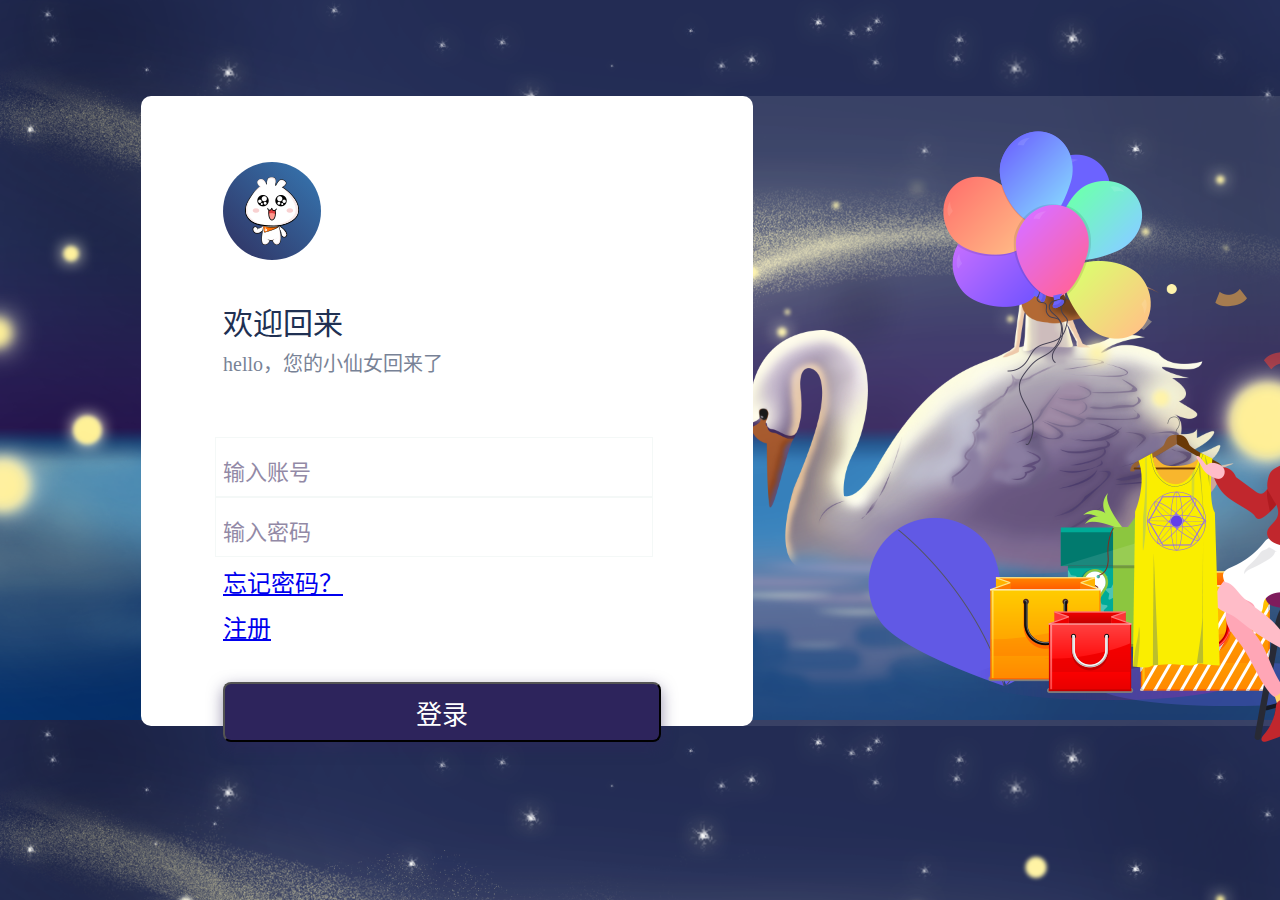
==== src/main/resources/static/html/index.html @ 0ee84d06 "init" ====
<!DOCTYPE html>
<html lang="en">
<head>
    <meta charset="UTF-8">
    <title>小牛要飞</title>
    <link href="../css/main.css" rel="stylesheet"/>
    <script src="../js/jquery-1.8.3.js"></script>
    <script src="../js/js-cookie.js"></script>
    <script src="../js/main.js"></script>
    <!--<script src="../js/hkdg.js"></script>-->
</head>
<script>
    var width = window.innerWidth;
    var height = window.innerHeight;
    window.onresize = function () {
        width = window.innerWidth;
        height = window.innerHeight;
        $("body").css("font-size", width / 1920 * 22 + "px");
    };

</script>
<style type="text/css">
    body {
        overflow: hidden;
    }

    * {
        margin: 0;
        padding: 0;
        font-size: 22px;
    }

    a {
        text-decoration: none;
        color: #836b49;
    }

    #main {
        position: absolute;
        display: block;
        /*width: calc(100% - 0px);*/
        /*height: calc(100% - 0px);*/
        width: 100%;
        height: 100%;
        background: #EEE7E1;
    }

    #main_right {
        top: 0px;
        left: 307px;
        position: absolute;
        min-width: 800px;
        height: 100%;
    }

    #main_left {
        top: 0px;
        position: relative;
        background: #FFF;
        height: 100%;
        min-width: 288px;
        min-height: 685px;
        margin-right: 26px;
    }

    .right_top {
        top: 0px;
        position: relative;
        height: 15%;
        min-height: 157px;
        max-height: 15%;
        background: #FFF;
        margin-bottom: 1%;
        margin-right: 20px;
    }

    .right_main {
        margin-right: 20px;
        position: relative;
        background: #FFF;
        margin-bottom: 0px;
        height: 100%;
    }

    .main_left_head_image {
        text-align: center;
        padding-top: 30px;
        padding-bottom: 54px;
    }

    .main_left_menu {
        text-align: center;
        border-bottom: 2px solid #f4f4f4;
    }

    .main_left_menu li {
        margin-top: 30px;
        padding-bottom: 32px;
        border-bottom: 2px solid #f4f4f4;
        /*text-align: left;*/
    }

    .main_left_menu_img {
        margin-right: 15px;
    }

    .right_top {

    }

    .right_top_menu {
        border-bottom: solid 2px rgba(233, 216, 199, 0.3);
        padding-top: 1.5%;
        padding-bottom: 3%;
    }

    .right_top_menu li {
        float: left;
        list-style: none;
        margin-left: 1.5%;

    }

    .right_top_menu_li_hover {
        font-weight: bold;
        border-bottom: 3px solid #836b49;
    }

    .right_top_button li {
        margin-top: 1.5%;
        float: left;
        list-style: none;
        margin-left: 40px;
    }

    .right_top_button li:first-child {
        margin-left: 40px;
    }

    .right_top_button li a {
        color: #d3c1a8;
    }

    .table {
    }

    #tab {
        width: 100%;
        border-collapse: collapse;
        border: 2px solid #0094ff;
        margin: 10px auto;
        text-align: center;
    }

    #tab th, tr, td {
        padding: 10px;
        border: 1px solid #0094ff;
    }
</style>
<body>
<div id="main">
    <div id="main_left">
        <div class="main_left_head_image">
            <img src="../images/index/logo.png">
        </div>
        <div class="main_left_menu">
            <ul>
                <li><img class="main_left_menu_img" src="../images/index/lastuse.png"/><a href="javascript:;" onclick="console.log($(this))">最近使用</a></li>
                <li><img class="main_left_menu_img" src="../images/index/allfile.png"/><a href="javascript:;" onclick="console.log($(this))">全部文件</a></li>
                <li><img class="main_left_menu_img" src="../images/index/image.png"/><a href="javascript:;" onclick="console.log($(this))">图片&nbsp;&nbsp;&nbsp;&nbsp;&nbsp;&nbsp;</a></li>
                <li><img class="main_left_menu_img" src="../images/index/file.png"/><a href="javascript:;" onclick="console.log($(this))">文件&nbsp;&nbsp;&nbsp;&nbsp;&nbsp;&nbsp;</a></li>
                <li><img class="main_left_menu_img" src="../images/index/video.png"/><a href="javascript:;" onclick="console.log($(this))">视频&nbsp;&nbsp;&nbsp;&nbsp;&nbsp;&nbsp;</a></li>
            </ul>
        </div>
    </div>
    <div id="main_right">
        <div class="right_top">
            <div class="right_top_menu">
                <ul>
                    <li class="right_top_menu_li_hover "><a href="javascript:;" onclick="console.log($(this))">首页</a></li>
                    <li ><a href="javascript:;" onclick="console.log($(this))">传输列表</a></li>
                    <li class="item_end"><a href="javascript:;" onclick="console.log($(this))"><span id="userName"></span></a></li>
                </ul>
            </div>
            <div class="right_top_button">
                <ul>
                    <li><img class="main_left_menu_img" src="../images/index/upload.png"/><a href="upload.html">上传</a></li>
                    <li><img class="main_left_menu_img" src="../images/index/download.png"/><a href="javascript:;" onclick="console.log($(this))">下载</a></li>
                    <li><img class="main_left_menu_img" src="../images/index/delete.png"/><a href="javascript:;" onclick="console.log($(this))">删除</a></li>
                    <li><img class="main_left_menu_img" src="../images/index/createfolder.png"/><a href="javascript:;" onclick="console.log($(this))">新建文件夹</a></li>
                </ul>
            </div>
        </div>
        <div class="right_main">
            <div class="table">
                <table id="tab">
                    <thead>
                    <th><input type="checkbox" name="allCheck"/></th>
                    <th>名称</th>
                    <th>大小</th>
                    <th>类型</th>
                    <th>上传时间</th>
                    <th>操作</th>
                    </thead>
                    <tbody>

                    </tbody>
                </table>
            </div>
        </div>
    </div>
</div>
<!--
<div id="bgdiv"></div>
<p align="center">
    尊敬的&nbsp;&nbsp;<span id="name"></span>
    &nbsp;&nbsp;&nbsp;&nbsp;<span id="fileCount"></span>
    &nbsp;&nbsp;&nbsp;&nbsp;<span><a href="upload.html">上传</a></span>
    &nbsp;&nbsp;&nbsp;&nbsp;<span><a href="/index.html">退出</a></span>
</p>
<div id="fileDiv" align="center">

</div>-->
<script>
    var throughputDisplay = function (data) {
        if (data < 1200) {
            return data + " B";
        } else if (data < 1200 * 1024) {
            return (data / 1024).toFixed(2) + " KB";
        } else if (data < 1200 * 1024 * 1024) {
            return (data / 1024 / 1024).toFixed(2) + " MB";
        } else if (data < 1200 * 1024 * 1024 * 1024) {
            return (data / 1024 / 1024 / 1024).toFixed(2) + " GB";
        } else {
            return (data / 1024 / 1024 / 1024 / 1024).toFixed(2) + " TB";
        }
    };

    Date.prototype.Format = function (formatStr) {
        var str = formatStr;
        var Week = ['日', '一', '二', '三', '四', '五', '六'];

        str = str.replace(/yyyy|YYYY/, this.getFullYear());
        str = str.replace(/yy|YY/, (this.getYear() % 100) > 9 ? (this.getYear() % 100).toString() : '0' + (this.getYear() % 100));

        str = str.replace(/MM/, this.getMonth() > 9 ? this.getMonth().toString() : '0' + this.getMonth());
        str = str.replace(/M/g, this.getMonth());

        str = str.replace(/w|W/g, Week[this.getDay()]);

        str = str.replace(/dd|DD/, this.getDate() > 9 ? this.getDate().toString() : '0' + this.getDate());
        str = str.replace(/d|D/g, this.getDate());

        str = str.replace(/hh|HH/, this.getHours() > 9 ? this.getHours().toString() : '0' + this.getHours());
        str = str.replace(/h|H/g, this.getHours());
        str = str.replace(/mm/, this.getMinutes() > 9 ? this.getMinutes().toString() : '0' + this.getMinutes());
        str = str.replace(/m/g, this.getMinutes());

        str = str.replace(/ss|SS/, this.getSeconds() > 9 ? this.getSeconds().toString() : '0' + this.getSeconds());
        str = str.replace(/s|S/g, this.getSeconds());

        return str;
    }
    $(function () {
        var username = $.cookie("username");
        var uuid = $.cookie("uuid");
        $("#userName").text(username);
        if (!uuid) {
            window.location.href = "../index.html";
        }
        $.get("/user/userFiles/" + uuid + "?type=image", function (res) {
            if (res.code == 0) {
                var files = res.data.files;
                if (files != null && files.length > 0) {
                    var html = "";
                    for (var i = 0; i < files.length; i++) {
                        var file = files[i];
                        //id: 3, length: 2456929, name: "4d76fda03be595dc02f6e53e93e8219f.jpg", time: 1564212437000, type: "jpg"
                        html += "<tr><td><input type='checkbox' name='itemCheck'/></td><td>" + file.name + "</td><td>" + throughputDisplay(file.length) + "</td><td>" + file.type + "</td><td>" + new Date(file.time).Format("yyyy-MM-dd HH:mm:ss") + "</td><td><a href='javascript:download(" + file.id + ")'>下载</a></td></tr>";
                    }
                    $("#tab").find("tbody").append(html);
                    $("#fileCount").text("上传文件个数：" + files.length);
                } else {
                    alert("暂无数据");
                    $("#fileDiv").append("暂无文件");
                    $("#fileCount").text("上传文件个数：0");
                }
            } else if (res.code == 500) {
                window.location.href = "../index.html";
            }
        });
    });

    function download(id) {
        if($.cookie("uuid")){
            window.location.href = "/file/download/" + id + "?uuid=" + $.cookie("uuid");
        }else{
            alert("请先登录");
            window.location.href = "../index.html";
        }
    }

</script>
</body>
</html>
---- src/main/resources/static/css/main.css ----
.item_end{
    position: absolute;
    right: 20px;
}
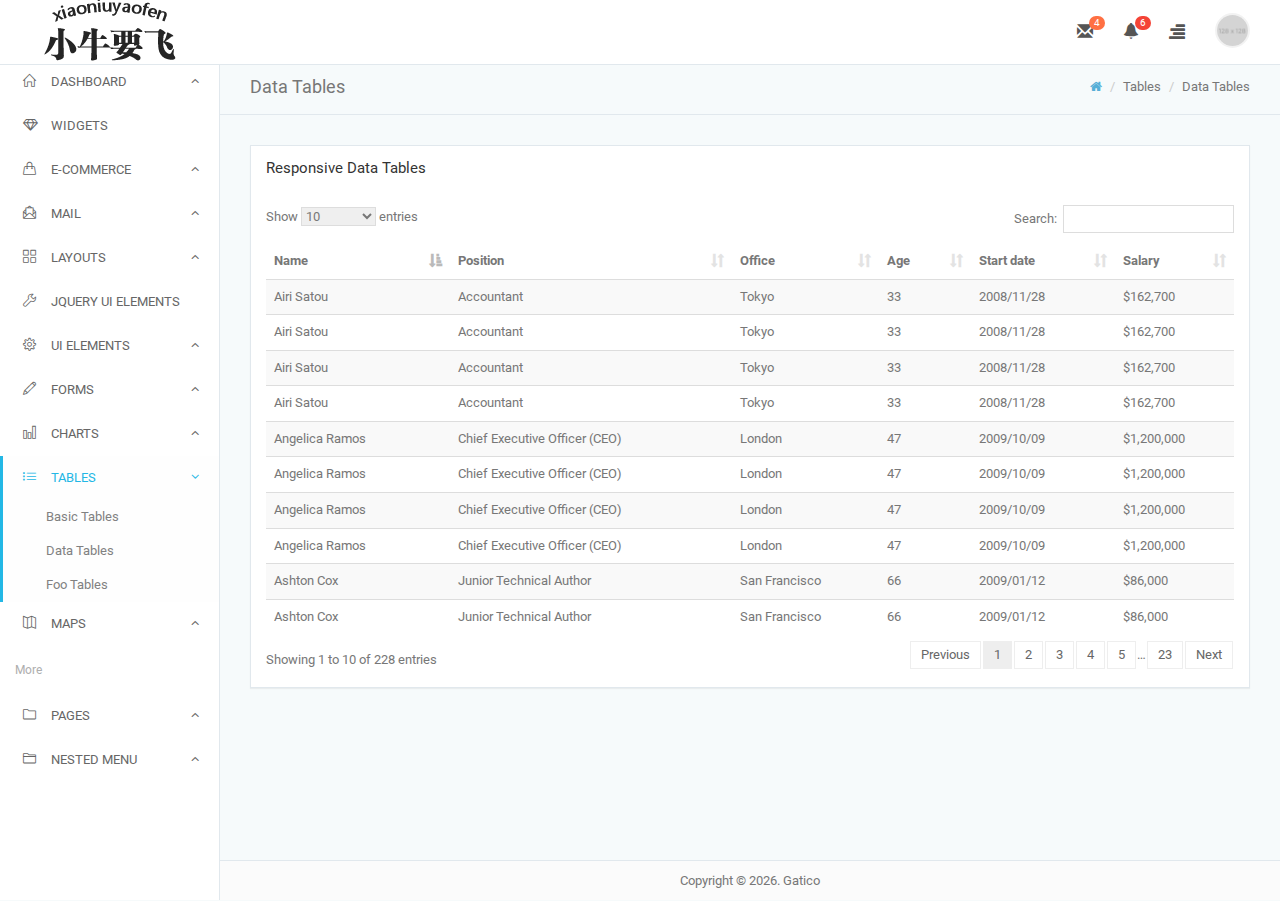
==== commit fa390526: "file" ====
--- a/src/main/resources/static/html/index.html
+++ b/src/main/resources/static/html/index.html
@@ -1,303 +1,2595 @@
 <!DOCTYPE html>
-<html lang="en">
+<html lang="zh-cn">
 <head>
     <meta charset="UTF-8">
     <title>小牛要飞</title>
-    <link href="../css/main.css" rel="stylesheet"/>
-    <script src="../js/jquery-1.8.3.js"></script>
+    <!-- Common plugins -->
+    <link href="../css/bootstrap.min.css" rel="stylesheet">
+    <link href="../css/simple-line-icons.css" rel="stylesheet">
+    <link href="../css/font-awesome.min.css" rel="stylesheet">
+    <link href="../css/pace.css" rel="stylesheet">
+    <link href="../css/jasny-bootstrap.min.css" rel="stylesheet">
+    <link href="../css/nanoscroller.css" rel="stylesheet">
+    <link href="../css/metismenu.min.css" rel="stylesheet">
+    <!-- dataTables -->
+    <link href="../css/jquery.datatables.min.css" rel="stylesheet" type="text/css">
+    <link href="../css/responsive.bootstrap.min.css" rel="stylesheet" type="text/css">
+    <!--template css-->
+    <link href="../css/style.css" rel="stylesheet">
+    <link href="../images/favicon.ico" type="image/x-icon" rel="icon"/>
+    <script src="../js/jquery.min.js"></script>
     <script src="../js/js-cookie.js"></script>
+    <script src="../js/bootstrap.min.js"></script>
+    <script src="../js/pace.min.js"></script>
+    <script src="../js/jasny-bootstrap.min.js"></script>
+    <script src="../js/jquery.slimscroll.min.js"></script>
+    <script src="../js/jquery.nanoscroller.min.js"></script>
+    <script src="../js/metismenu.min.js"></script>
+    <!-- Datatables-->
+    <script src="../js/jquery.datatables.min.js"></script>
+    <script src="../js/datatables.responsive.min.js"></script>
     <script src="../js/main.js"></script>
-    <!--<script src="../js/hkdg.js"></script>-->
+    <script src="../js/index.js"></script>
+    <!--    <script src="../js/hkdg.js"></script>-->
 </head>
-<script>
-    var width = window.innerWidth;
-    var height = window.innerHeight;
-    window.onresize = function () {
-        width = window.innerWidth;
-        height = window.innerHeight;
-        $("body").css("font-size", width / 1920 * 22 + "px");
-    };
-
-</script>
-<style type="text/css">
-    body {
-        overflow: hidden;
-    }
-
-    * {
-        margin: 0;
-        padding: 0;
-        font-size: 22px;
-    }
-
-    a {
-        text-decoration: none;
-        color: #836b49;
-    }
-
-    #main {
-        position: absolute;
-        display: block;
-        /*width: calc(100% - 0px);*/
-        /*height: calc(100% - 0px);*/
-        width: 100%;
-        height: 100%;
-        background: #EEE7E1;
-    }
-
-    #main_right {
-        top: 0px;
-        left: 307px;
-        position: absolute;
-        min-width: 800px;
-        height: 100%;
-    }
-
-    #main_left {
-        top: 0px;
-        position: relative;
-        background: #FFF;
-        height: 100%;
-        min-width: 288px;
-        min-height: 685px;
-        margin-right: 26px;
-    }
-
-    .right_top {
-        top: 0px;
-        position: relative;
-        height: 15%;
-        min-height: 157px;
-        max-height: 15%;
-        background: #FFF;
-        margin-bottom: 1%;
-        margin-right: 20px;
-    }
-
-    .right_main {
-        margin-right: 20px;
-        position: relative;
-        background: #FFF;
-        margin-bottom: 0px;
-        height: 100%;
-    }
-
-    .main_left_head_image {
-        text-align: center;
-        padding-top: 30px;
-        padding-bottom: 54px;
-    }
-
-    .main_left_menu {
-        text-align: center;
-        border-bottom: 2px solid #f4f4f4;
-    }
-
-    .main_left_menu li {
-        margin-top: 30px;
-        padding-bottom: 32px;
-        border-bottom: 2px solid #f4f4f4;
-        /*text-align: left;*/
-    }
-
-    .main_left_menu_img {
-        margin-right: 15px;
-    }
-
-    .right_top {
-
-    }
-
-    .right_top_menu {
-        border-bottom: solid 2px rgba(233, 216, 199, 0.3);
-        padding-top: 1.5%;
-        padding-bottom: 3%;
-    }
-
-    .right_top_menu li {
-        float: left;
-        list-style: none;
-        margin-left: 1.5%;
-
-    }
-
-    .right_top_menu_li_hover {
-        font-weight: bold;
-        border-bottom: 3px solid #836b49;
-    }
-
-    .right_top_button li {
-        margin-top: 1.5%;
-        float: left;
-        list-style: none;
-        margin-left: 40px;
-    }
-
-    .right_top_button li:first-child {
-        margin-left: 40px;
-    }
-
-    .right_top_button li a {
-        color: #d3c1a8;
-    }
-
-    .table {
-    }
-
-    #tab {
-        width: 100%;
-        border-collapse: collapse;
-        border: 2px solid #0094ff;
-        margin: 10px auto;
-        text-align: center;
-    }
-
-    #tab th, tr, td {
-        padding: 10px;
-        border: 1px solid #0094ff;
-    }
-</style>
-<body>
-<div id="main">
-    <div id="main_left">
-        <div class="main_left_head_image">
-            <img src="../images/index/logo.png">
-        </div>
-        <div class="main_left_menu">
-            <ul>
-                <li><img class="main_left_menu_img" src="../images/index/lastuse.png"/><a href="javascript:;" onclick="console.log($(this))">最近使用</a></li>
-                <li><img class="main_left_menu_img" src="../images/index/allfile.png"/><a href="javascript:;" onclick="console.log($(this))">全部文件</a></li>
-                <li><img class="main_left_menu_img" src="../images/index/image.png"/><a href="javascript:;" onclick="console.log($(this))">图片&nbsp;&nbsp;&nbsp;&nbsp;&nbsp;&nbsp;</a></li>
-                <li><img class="main_left_menu_img" src="../images/index/file.png"/><a href="javascript:;" onclick="console.log($(this))">文件&nbsp;&nbsp;&nbsp;&nbsp;&nbsp;&nbsp;</a></li>
-                <li><img class="main_left_menu_img" src="../images/index/video.png"/><a href="javascript:;" onclick="console.log($(this))">视频&nbsp;&nbsp;&nbsp;&nbsp;&nbsp;&nbsp;</a></li>
-            </ul>
-        </div>
-    </div>
-    <div id="main_right">
-        <div class="right_top">
-            <div class="right_top_menu">
-                <ul>
-                    <li class="right_top_menu_li_hover "><a href="javascript:;" onclick="console.log($(this))">首页</a></li>
-                    <li ><a href="javascript:;" onclick="console.log($(this))">传输列表</a></li>
-                    <li class="item_end"><a href="javascript:;" onclick="console.log($(this))"><span id="userName"></span></a></li>
+<!--top bar start-->
+<div class="top-bar light-top-bar"><!--by default top bar is dark, add .light-top-bar class to make it light-->
+    <div class="container-fluid">
+        <div class="row" style="height: 65px;">
+            <div class="col-xs-6">
+                <a href="index.html" class="admin-logo">
+                    <h1><img src="../images/index/logo.png" alt=""></h1>
+                </a>
+                <div class="left-nav-toggle visible-xs visible-sm">
+                    <a href="">
+                        <i class="glyphicon glyphicon-menu-hamburger"></i>
+                    </a>
+                </div><!--end nav toggle icon-->
+                <!--start search form-->
+                <!--<div class="search-form hidden-xs">
+                    <form>
+                        <input type="text" class="form-control" placeholder="搜索文件...">
+                        <button type="button" class="btn-search"><i class="fa fa-search"></i></button>
+                    </form>
+                </div>-->
+                <!--end search form-->
+            </div>
+            <div class="col-xs-6">
+                <ul class="list-inline top-right-nav">
+                    <li class="dropdown hidden-xs icon-dropdown">
+                        <a href="#" class="dropdown-toggle" data-toggle="dropdown">
+                            <i class="glyphicon glyphicon-envelope"></i>
+                            <span class="badge badge-warning">4</span>
+                        </a>
+                        <ul class="dropdown-menu top-dropdown lg-dropdown notification-dropdown">
+                            <li>
+                                <div class="dropdown-header"><a href="#" class="pull-right text-muted"><small>View All</small></a> Messages</div>
+                                <div class="scrollDiv">
+
+                                    <div class="notification-list">
+                                        <a href="javascript: void(0);" class="clearfix">
+                                                    <span class="notification-icon">
+                                                        <img src="../picture/avtar-2.jpg" alt="" class="img-circle" width="50">
+                                                    </span>
+                                            <span class="notification-title">John Doe <label class="label label-primary pull-right">Office</label></span>
+                                            <span class="notification-description">Praesent dictum nisl non est sagittis luctus.</span>
+                                            <span class="notification-time">40 minutes ago</span>
+                                        </a>
+                                        <a href="javascript: void(0);" class="clearfix">
+                                                    <span class="notification-icon">
+                                                        <img src="../picture/avtar-3.jpg" alt="" class="img-circle" width="50">
+                                                    </span>
+                                            <span class="notification-title">Emily Doe  <label class="label label-info pull-right">Marketing</label></span>
+                                            <span class="notification-description">Praesent dictum nisl non est sagittis luctus.</span>
+                                            <span class="notification-time">40 minutes ago</span>
+                                        </a>
+                                        <a href="javascript: void(0);" class="clearfix">
+                                                    <span class="notification-icon">
+                                                        <img src="../picture/avtar-4.jpg" alt="" class="img-circle" width="50">
+                                                    </span>
+                                            <span class="notification-title">Michael Clark <label class="label label-warning pull-right">Support</label> </span>
+                                            <span class="notification-description">Praesent dictum nisl non est sagittis luctus.</span>
+                                            <span class="notification-time">40 minutes ago</span>
+                                        </a>
+                                        <a href="javascript: void(0);" class="clearfix">
+                                                    <span class="notification-icon">
+                                                        <img src="../picture/avtar-5.jpg" alt="" class="img-circle" width="50">
+                                                    </span>
+                                            <span class="notification-title">Ronaldo <label class="label label-success pull-right">Metting</label> </span>
+                                            <span class="notification-description">Praesent dictum nisl non est sagittis luctus.</span>
+                                            <span class="notification-time">40 minutes ago</span>
+                                        </a>
+                                    </div>
+                                </div>
+                            </li>
+
+                        </ul>
+                    </li>
+                    <li class="dropdown hidden-xs icon-dropdown">
+                        <a href="#" class="dropdown-toggle" data-toggle="dropdown">
+                            <i class="glyphicon glyphicon-bell"></i>
+                            <span class="badge badge-danger">6</span>
+                        </a>
+                        <ul class="dropdown-menu top-dropdown lg-dropdown notification-dropdown">
+                            <li>
+                                <div class="dropdown-header"><a href="#" class="pull-right text-muted"><small>View All</small></a> Notifications</div>
+                                <div class="scrollDiv">
+                                    <div class="notification-list">
+                                        <a href="javascript: void(0);" class="clearfix">
+                                            <span class="notification-icon"><i class="icon-cloud-upload text-primary"></i></span>
+                                            <span class="notification-title">Upload Complete</span>
+                                            <span class="notification-description">Praesent dictum nisl non est sagittis luctus.</span>
+                                            <span class="notification-time">40 minutes ago</span>
+                                        </a>
+                                        <a href="javascript: void(0);" class="clearfix">
+                                            <span class="notification-icon"><i class="icon-info text-warning"></i></span>
+                                            <span class="notification-title">Storage Space low</span>
+                                            <span class="notification-description">Praesent dictum nisl non est sagittis luctus.</span>
+                                            <span class="notification-time">40 minutes ago</span>
+                                        </a>
+                                        <a href="javascript: void(0);" class="clearfix">
+                                            <span class="notification-icon"><i class="icon-check text-success"></i></span>
+                                            <span class="notification-title">Project Task Complete </span>
+                                            <span class="notification-description">Praesent dictum nisl non est sagittis luctus.</span>
+                                            <span class="notification-time">40 minutes ago</span>
+                                        </a>
+                                    </div>
+                                </div>
+                            </li>
+
+                        </ul>
+                    </li>
+                    <li class="dropdown">
+                        <a href="javascript: void(0);" class="right-sidebar-toggle"><i class="glyphicon glyphicon-align-right"></i></a>
+                    </li>
+                    <li class="dropdown avtar-dropdown">
+                        <a href="#" class="dropdown-toggle" data-toggle="dropdown">
+                            <img src="../picture/avtar-1.jpg" class="img-circle" width="30" alt="">
+
+                        </a>
+                        <ul class="dropdown-menu top-dropdown">
+                            <li><a href="javascript: void(0);"><i class="icon-bell"></i> Activities</a></li>
+                            <li><a href="javascript: void(0);"><i class="icon-user"></i> Profile</a></li>
+                            <li><a href="javascript: void(0);"><i class="icon-settings"></i> Settings</a></li>
+                            <li class="divider"></li>
+                            <li><a href="javascript: void(0);" onclick="logout()"><i class="icon-logout"></i>退出登录</a></li>
+                        </ul>
+                    </li>
+
                 </ul>
-            </div>
-            <div class="right_top_button">
-                <ul>
-                    <li><img class="main_left_menu_img" src="../images/index/upload.png"/><a href="upload.html">上传</a></li>
-                    <li><img class="main_left_menu_img" src="../images/index/download.png"/><a href="javascript:;" onclick="console.log($(this))">下载</a></li>
-                    <li><img class="main_left_menu_img" src="../images/index/delete.png"/><a href="javascript:;" onclick="console.log($(this))">删除</a></li>
-                    <li><img class="main_left_menu_img" src="../images/index/createfolder.png"/><a href="javascript:;" onclick="console.log($(this))">新建文件夹</a></li>
-                </ul>
-            </div>
-        </div>
-        <div class="right_main">
-            <div class="table">
-                <table id="tab">
-                    <thead>
-                    <th><input type="checkbox" name="allCheck"/></th>
-                    <th>名称</th>
-                    <th>大小</th>
-                    <th>类型</th>
-                    <th>上传时间</th>
-                    <th>操作</th>
-                    </thead>
-                    <tbody>
-
-                    </tbody>
-                </table>
             </div>
         </div>
     </div>
 </div>
-<!--
-<div id="bgdiv"></div>
-<p align="center">
-    尊敬的&nbsp;&nbsp;<span id="name"></span>
-    &nbsp;&nbsp;&nbsp;&nbsp;<span id="fileCount"></span>
-    &nbsp;&nbsp;&nbsp;&nbsp;<span><a href="upload.html">上传</a></span>
-    &nbsp;&nbsp;&nbsp;&nbsp;<span><a href="/index.html">退出</a></span>
-</p>
-<div id="fileDiv" align="center">
-
-</div>-->
+<!-- top bar end-->
+
+<!--right side bar panel-->
+<nav id="right-sidebar-toggle" class="right_sidebar">
+    <div class="nano">
+        <div class="nano-content">
+            <div>
+                <!-- Nav tabs -->
+                <ul class="list-inline nav-tab-panel clearfix" role="tablist">
+                    <li role="presentation" class="active"><a href="#projects" aria-controls="projects" role="tab" data-toggle="tab">Projects</a></li>
+                    <li role="presentation"><a href="#contacts" aria-controls="contacts" role="tab" data-toggle="tab">Contacts</a></li>
+
+                </ul>
+
+                <!-- Tab panes -->
+                <div class="tab-content">
+                    <div role="tabpanel" class="tab-pane active" id="projects">
+                        <ul class="sidebar-list">
+                            <li class="sidebar-title">
+                                <h3 class="font-100"> Current projects</h3>
+                                <small>There are <strong>7</strong> Current project</small>
+                            </li>
+                            <li>
+                                <a href="#">
+                                    <span class="label label-primary pull-right">New</span>
+                                    <h4>YII with material design</h4>
+                                    <p>
+                                        It is a long established fact that a reader will be distracted.
+                                    </p>
+
+                                    <div class="small">Completion with: 42%</div>
+                                    <div class="progress progress-mini">
+                                        <div style="width: 42%;" class="progress-bar progress-bar-warning"></div>
+                                    </div>
+                                    <div class="small text-danger">Deadline - September 15, 2016</div>
+                                </a>
+                            </li>
+                            <li>
+                                <a href="#">
+                                    <span class="label label-primary pull-right">New</span>
+                                    <h4>HTML to AngularJs</h4>
+                                    <p>
+                                        It is a long established fact that a reader will be distracted.
+                                    </p>
+
+                                    <div class="small">Completion with: 12%</div>
+                                    <div class="progress progress-mini">
+                                        <div style="width: 12%;" class="progress-bar progress-bar-danger"></div>
+                                    </div>
+                                    <div class="small text-danger">Deadline - September 15, 2016</div>
+                                </a>
+                            </li>
+                            <li>
+                                <a href="#">
+                                    <span class="label label-success pull-right">Company</span>
+                                    <h4>Website Re-design</h4>
+                                    <p>
+                                        It is a long established fact that a reader will be distracted.
+                                    </p>
+
+                                    <div class="small">Completion with: 84%</div>
+                                    <div class="progress progress-mini">
+                                        <div style="width: 84%;" class="progress-bar progress-bar-success"></div>
+                                    </div>
+                                    <div class="small text-danger">Deadline - September 15, 2016</div>
+                                </a>
+                            </li>
+                            <li>
+                                <a href="#">
+                                    <span class="label label-success pull-right">Metting</span>
+                                    <h4>Business Consultancy</h4>
+                                    <p>
+                                        It is a long established fact that a reader will be distracted.
+                                    </p>
+
+                                    <div class="small">Completion with: 54%</div>
+                                    <div class="progress progress-mini">
+                                        <div style="width: 54%;" class="progress-bar progress-bar-info"></div>
+                                    </div>
+                                    <div class="small text-danger">Deadline - September 15, 2016</div>
+                                </a>
+                            </li>
+                            <li>
+                                <a href="#">
+                                    <span class="label label-primary pull-right">New</span>
+                                    <h4>YII with material design</h4>
+                                    <p>
+                                        It is a long established fact that a reader will be distracted.
+                                    </p>
+
+                                    <div class="small">Completion with: 42%</div>
+                                    <div class="progress progress-mini">
+                                        <div style="width: 42%;" class="progress-bar progress-bar-warning"></div>
+                                    </div>
+                                    <div class="small text-danger">Deadline - September 15, 2016</div>
+                                </a>
+                            </li>
+                            <li>
+                                <a href="#">
+                                    <span class="label label-primary pull-right">New</span>
+                                    <h4>HTML to AngularJs</h4>
+                                    <p>
+                                        It is a long established fact that a reader will be distracted.
+                                    </p>
+
+                                    <div class="small">Completion with: 12%</div>
+                                    <div class="progress progress-mini">
+                                        <div style="width: 12%;" class="progress-bar progress-bar-danger"></div>
+                                    </div>
+                                    <div class="small text-danger">Deadline - September 15, 2016</div>
+                                </a>
+                            </li>
+                        </ul>
+                    </div>
+                    <div role="tabpanel" class="tab-pane" id="contacts">
+
+                        <ul class="list-unstyled sidebar-contact-list">
+                            <li class="clearfix">
+                                <a href="#" class="media-box">
+                                            <span class="pull-right">
+                                                <span class="circle circle-success circle-lg"></span>
+                                            </span>
+                                    <span class="pull-left">
+                                                <!-- Contact avatar-->
+                                                <img src="../picture/avtar-1.jpg" alt="user" class="media-box-object img-circle" width="50">
+                                            </span>
+                                    <!-- Contact info-->
+                                    <span class="media-box-body">
+                                                <span class="media-box-heading">
+                                                    <strong>Angelina</strong>
+                                                    <br>
+                                                    <small class="text-muted">Designer</small>
+                                                </span>
+                                            </span>
+                                </a>
+                            </li><!--li end-->
+                            <li class="clearfix">
+                                <a href="#" class="media-box">
+                                            <span class="pull-right">
+                                                <span class="circle circle-success circle-lg"></span>
+                                            </span>
+                                    <span class="pull-left">
+                                                <!-- Contact avatar-->
+                                                <img src="../picture/avtar-2.jpg" alt="user" class="media-box-object img-circle" width="50">
+                                            </span>
+                                    <!-- Contact info-->
+                                    <span class="media-box-body">
+                                                <span class="media-box-heading">
+                                                    <strong>John doe</strong>
+                                                    <br>
+                                                    <small class="text-muted">Designer</small>
+                                                </span>
+                                            </span>
+                                </a>
+                            </li><!--li end-->
+                            <li class="clearfix">
+                                <a href="#" class="media-box">
+                                            <span class="pull-right">
+                                                <span class="circle circle-danger circle-lg"></span>
+                                            </span>
+                                    <span class="pull-left">
+                                                <!-- Contact avatar-->
+                                                <img src="../picture/avtar-3.jpg" alt="user" class="media-box-object img-circle" width="50">
+                                            </span>
+                                    <!-- Contact info-->
+                                    <span class="media-box-body">
+                                                <span class="media-box-heading">
+                                                    <strong>Eluga Smith</strong>
+                                                    <br>
+                                                    <small class="text-muted">Designer</small>
+                                                </span>
+                                            </span>
+                                </a>
+                            </li><!--li end-->
+                            <li class="clearfix">
+                                <a href="#" class="media-box">
+                                            <span class="pull-right">
+                                                <span class="circle circle-lg"></span>
+                                            </span>
+                                    <span class="pull-left">
+                                                <!-- Contact avatar-->
+                                                <img src="../picture/avtar-4.jpg" alt="user" class="media-box-object img-circle" width="50">
+                                            </span>
+                                    <!-- Contact info-->
+                                    <span class="media-box-body">
+                                                <span class="media-box-heading">
+                                                    <strong>Jonathan Doe</strong>
+                                                    <br>
+                                                    <small class="text-muted">Designer</small>
+                                                </span>
+                                            </span>
+                                </a>
+                            </li><!--li end-->
+                            <li class="clearfix">
+                                <a href="#" class="media-box">
+                                            <span class="pull-right">
+                                                <span class="circle circle-success circle-lg"></span>
+                                            </span>
+                                    <span class="pull-left">
+                                                <!-- Contact avatar-->
+                                                <img src="../picture/avtar-5.jpg" alt="user" class="media-box-object img-circle" width="50">
+                                            </span>
+                                    <!-- Contact info-->
+                                    <span class="media-box-body">
+                                                <span class="media-box-heading">
+                                                    <strong>Angelina</strong>
+                                                    <br>
+                                                    <small class="text-muted">Designer</small>
+                                                </span>
+                                            </span>
+                                </a>
+                            </li><!--li end-->
+                            <li>
+                                <div class=" text-center">
+                                    <!-- Optional link to list more users-->
+                                    <a href="javascript:void(0);" title="See more contacts" class="btn btn-teal">
+                                        Load more..
+                                    </a>
+                                </div>
+                            </li>
+                        </ul><!--end sidebar contacts-list-->
+                    </div>
+                </div>
+
+            </div>
+        </div>
+    </div>
+</nav>
+<!--end right side bar panel-->
+
+
+<!--left navigation start-->
+<aside class="float-navigation light-navigation">
+    <div class="nano">
+        <div class="nano-content">
+            <ul class="metisMenu nav" id="menu">
+                <li>
+                    <a href="javascript: void(0);" aria-expanded="true"><i class="icon-home"></i> Dashboard <span class="fa arrow"></span></a>
+                    <ul class="nav-second-level nav" aria-expanded="true">
+                        <li><a href="index.html">Dashboard Alpha</a></li>
+                        <li><a href="index-beta.html">Dashboard beta</a></li>
+                    </ul>
+                </li>
+                <li><a href="widgets.html"><i class="fa fa-diamond"></i> Widgets </a></li>
+                <li>
+                    <a href="javascript: void(0);" aria-expanded="true"><i class="icon-handbag"></i> E-commerce <span class="fa arrow"></span></a>
+                    <ul class="nav-second-level nav" aria-expanded="true">
+                        <li><a href="ecommerce-dashboard.html">Dashboard</a></li>
+                        <li><a href="ecommerce-products.html">products</a></li>
+                        <li><a href="ecommerce-orders.html">orders</a></li>
+                    </ul>
+                </li>
+                <li>
+                    <a href="javascript: void(0);" aria-expanded="true"><i class="icon-envelope-letter"></i> Mail <span class="fa arrow"></span></a>
+                    <ul class="nav-second-level nav" aria-expanded="true">
+                        <li><a href="mail-index.html">Inbox</a></li>
+                        <li><a href="mail-view.html">Inbox view</a></li>
+                        <li><a href="mail-compose.html">Compose</a></li>
+                    </ul>
+                </li>
+                <li>
+                    <a href="javascript: void(0);" aria-expanded="true"><i class="icon-grid"></i> Layouts <span class="fa arrow"></span></a>
+                    <ul class="nav-second-level nav" aria-expanded="true">
+                        <li><a href="layout-sidebar-topbar-dark.html">Sidebar +Topbar Dark</a></li>
+                        <li><a href="layout-sidebar-colored.html">Sidebar Colored</a></li>
+                        <li><a href="layout-horizontal.html">Horizontal</a></li>
+
+                        <li><a href="layout-dashboard-only.html">Dashboard Only</a></li>
+                    </ul>
+                </li>
+                <li><a href="jquery-ui-elements.html"><i class="icon-wrench"></i> Jquery UI Elements</a></li>
+                <li>
+                    <a href="javascript: void(0);" aria-expanded="true"><i class="icon-settings"></i> UI elements <span class="fa arrow"></span></a>
+                    <ul class="nav-second-level nav" aria-expanded="false">
+                        <li><a href="ui-typography.html">Typography</a></li>
+                        <li><a href="ui-icons.html">Icons</a></li>
+                        <li><a href="ui-panels.html">Panels</a></li>
+                        <li><a href="ui-buttons.html">Buttons</a></li>
+                        <li><a href="ui-tabs.html">tabs</a></li>
+                        <li><a href="ui-tip-pop.html">Tooltip & Popovers</a></li>
+                        <li><a href="ui-alerts.html">Alerts</a></li>
+                        <li><a href="ui-modals.html">modals</a></li>
+                        <li><a href="ui-grid.html">grid system</a></li>
+                        <li><a href="ui-carousel.html">Carousel</a></li>
+                        <li><a href="ui-sweetalerts.html">Sweet alters</a></li>
+                        <li><a href="ui-alertify.html">Alertify Alters</a></li>
+                        <li><a href="ui-sliders.html">Sliders</a></li>
+                        <li><a href="ui-nestable.html">Nestable</a></li>
+                        <li><a href="ui-date-time-picker.html">Date time pickers</a></li>
+                        <li><a href="ui-treeview.html">Tree view</a></li>
+                        <li><a href="ui-draggable-panels.html">Draggable Panels</a></li>
+                    </ul>
+                </li>
+                <li>
+                    <a href="javascript: void(0);" aria-expanded="true"><i class="icon-pencil"></i> Forms <span class="fa arrow"></span></a>
+                    <ul class="nav-second-level nav" aria-expanded="true">
+                        <li><a href="form-basic.html">Basic elements</a></li>
+                        <li><a href="form-file-upload.html">File upload</a></li>
+                        <li><a href="form-editor.html">text editor</a></li>
+                        <li><a href="form-wizard.html">Form Wizard</a></li>
+                    </ul>
+                </li>
+                <li>
+                    <a href="javascript: void(0);" aria-expanded="true"><i class="icon-bar-chart"></i> Charts <span class="fa arrow"></span></a>
+                    <ul class="nav-second-level nav" aria-expanded="true">
+                        <li><a href="chart-flot.html">Flot</a></li>
+                        <li><a href="chart-morris.html">Morris</a></li>
+                        <li><a href="chart-radial.html">Radial</a></li>
+                        <li><a href="chart-c3.html">C3</a></li>
+                        <li><a href="chart-sparkline.html">Sparkline</a></li>
+                        <li><a href="chart-rickshaw.html">rickshaw</a></li>
+                        <li><a href="chart-chartjs.html">ChartJs</a></li>
+                    </ul>
+                </li>
+                <li class="active">
+                    <a href="javascript: void(0);" aria-expanded="true"><i class="icon-list"></i> Tables <span class="fa arrow"></span></a>
+                    <ul class="nav-second-level nav" aria-expanded="true">
+                        <li><a href="table-basic.html">Basic tables</a></li>
+                        <li><a href="table-data.html">Data tables</a></li>
+                        <li><a href="table-foo.html">Foo tables</a></li>
+
+                    </ul>
+                </li>
+                <li>
+                    <a href="javascript: void(0);" aria-expanded="true"><i class="icon-map"></i> Maps <span class="fa arrow"></span></a>
+                    <ul class="nav-second-level nav" aria-expanded="true">
+                        <li><a href="map-vector.html">Vector map</a></li>
+                        <li><a href="map-google.html">Google map</a></li>
+                    </ul>
+                </li>
+                <li class="nav-heading"><span>More</span></li>
+                <li>
+                    <a href="javascript: void(0);" aria-expanded="true"><i class="icon-folder"></i> Pages <span class="fa arrow"></span></a>
+                    <ul class="nav-second-level nav" aria-expanded="true">
+                        <li><a href="page-empty.html">Empty page</a></li>
+                        <li><a href="page-lockscreen.html">Lock-screen</a></li>
+                        <li><a href="page-login.html">Login</a></li>
+                        <li><a href="page-register.html">Register</a></li>
+                        <li><a href="page-forget-password.html">Forget Password</a></li>
+                        <li><a href="page-404.html">404</a></li>
+                        <li><a href="page-gallery.html">Gallery</a></li>
+                        <li><a href="page-timeline.html">Timeline</a></li>
+                        <li><a href="page-invoice.html">Invoice</a></li>
+                        <li><a href="page-profile.html">Profile</a></li>
+                        <li><a href="page-calendar.html">Calendar</a></li>
+                        <li><a href="page-chat-room.html">Chat room</a></li>
+                        <li><a href="page-faqs.html">Faqs</a></li>
+                        <li><a href="page-pricing.html">Pricing</a></li>
+                        <li><a href="page-contacts.html">Contacts</a></li>
+                        <li><a href="page-blog.html">Blog</a></li>
+                        <li><a href="page-blog-article.html">Blog article</a></li>
+
+                    </ul>
+                </li>
+                <li>
+                    <a href="javascript: void(0);" aria-expanded="true"><i class="icon-folder-alt"></i> Nested menu <span class="fa arrow"></span></a>
+                    <ul class="nav-second-level nav" aria-expanded="true">
+                        <li><a href="javascript: void(0);">Level 1</a></li>
+                        <li><a href="javascript: void(0);" aria-expanded="true">Level 2 <span class="fa arrow"></span></a>
+                            <ul class="nav-third-level nav" aria-expanded="true">
+                                <li><a href="javascript: void(0);">Level 2</a></li>
+                                <li><a href="javascript: void(0);">Level 2</a></li>
+                            </ul>
+                        </li>
+                    </ul>
+                </li>
+                <!--<li><a href="landing/index.html" target="_blank" class="bg-primary"><i class="icon-star"></i>Landing page</a></li>-->
+            </ul>
+        </div><!--nano content-->
+    </div><!--nano scroll end-->
+</aside>
+<!--left navigation end-->
+
+
+<!--main content start-->
+<section class="main-content">
+
+
+    <!--page header start-->
+    <div class="page-header">
+        <div class="row">
+            <div class="col-sm-6">
+                <h4>Data Tables</h4>
+            </div>
+            <div class="col-sm-6 text-right">
+                <ol class="breadcrumb">
+                    <li><a href="javascript: void(0);"><i class="fa fa-home"></i></a></li>
+                    <li>tables</li>
+                    <li>data tables</li>
+                </ol>
+            </div>
+        </div>
+    </div>
+    <!--page header end-->
+
+
+    <!--start page content-->
+
+    <div class="row">
+        <div class="col-md-12">
+            <div class="panel panel-default collapsed">
+                <div class="panel-heading">
+                    Responsive Data tables
+                </div>
+                <div class="panel-body">
+                    <table id="datatable" class="table table-striped dt-responsive nowrap">
+                        <thead>
+                        <tr>
+                            <th>Name</th>
+                            <th>Position</th>
+                            <th>Office</th>
+                            <th>Age</th>
+                            <th>Start date</th>
+                            <th>Salary</th>
+                        </tr>
+                        </thead>
+
+                        <tbody>
+                        <tr>
+                            <td>Tiger Nixon</td>
+                            <td>System Architect</td>
+                            <td>Edinburgh</td>
+                            <td>61</td>
+                            <td>2011/04/25</td>
+                            <td>$320,800</td>
+                        </tr>
+                        <tr>
+                            <td>Garrett Winters</td>
+                            <td>Accountant</td>
+                            <td>Tokyo</td>
+                            <td>63</td>
+                            <td>2011/07/25</td>
+                            <td>$170,750</td>
+                        </tr>
+                        <tr>
+                            <td>Ashton Cox</td>
+                            <td>Junior Technical Author</td>
+                            <td>San Francisco</td>
+                            <td>66</td>
+                            <td>2009/01/12</td>
+                            <td>$86,000</td>
+                        </tr>
+                        <tr>
+                            <td>Cedric Kelly</td>
+                            <td>Senior Javascript Developer</td>
+                            <td>Edinburgh</td>
+                            <td>22</td>
+                            <td>2012/03/29</td>
+                            <td>$433,060</td>
+                        </tr>
+                        <tr>
+                            <td>Airi Satou</td>
+                            <td>Accountant</td>
+                            <td>Tokyo</td>
+                            <td>33</td>
+                            <td>2008/11/28</td>
+                            <td>$162,700</td>
+                        </tr>
+                        <tr>
+                            <td>Brielle Williamson</td>
+                            <td>Integration Specialist</td>
+                            <td>New York</td>
+                            <td>61</td>
+                            <td>2012/12/02</td>
+                            <td>$372,000</td>
+                        </tr>
+                        <tr>
+                            <td>Herrod Chandler</td>
+                            <td>Sales Assistant</td>
+                            <td>San Francisco</td>
+                            <td>59</td>
+                            <td>2012/08/06</td>
+                            <td>$137,500</td>
+                        </tr>
+                        <tr>
+                            <td>Rhona Davidson</td>
+                            <td>Integration Specialist</td>
+                            <td>Tokyo</td>
+                            <td>55</td>
+                            <td>2010/10/14</td>
+                            <td>$327,900</td>
+                        </tr>
+                        <tr>
+                            <td>Colleen Hurst</td>
+                            <td>Javascript Developer</td>
+                            <td>San Francisco</td>
+                            <td>39</td>
+                            <td>2009/09/15</td>
+                            <td>$205,500</td>
+                        </tr>
+                        <tr>
+                            <td>Sonya Frost</td>
+                            <td>Software Engineer</td>
+                            <td>Edinburgh</td>
+                            <td>23</td>
+                            <td>2008/12/13</td>
+                            <td>$103,600</td>
+                        </tr>
+                        <tr>
+                            <td>Jena Gaines</td>
+                            <td>Office Manager</td>
+                            <td>London</td>
+                            <td>30</td>
+                            <td>2008/12/19</td>
+                            <td>$90,560</td>
+                        </tr>
+                        <tr>
+                            <td>Quinn Flynn</td>
+                            <td>Support Lead</td>
+                            <td>Edinburgh</td>
+                            <td>22</td>
+                            <td>2013/03/03</td>
+                            <td>$342,000</td>
+                        </tr>
+                        <tr>
+                            <td>Charde Marshall</td>
+                            <td>Regional Director</td>
+                            <td>San Francisco</td>
+                            <td>36</td>
+                            <td>2008/10/16</td>
+                            <td>$470,600</td>
+                        </tr>
+                        <tr>
+                            <td>Haley Kennedy</td>
+                            <td>Senior Marketing Designer</td>
+                            <td>London</td>
+                            <td>43</td>
+                            <td>2012/12/18</td>
+                            <td>$313,500</td>
+                        </tr>
+                        <tr>
+                            <td>Tatyana Fitzpatrick</td>
+                            <td>Regional Director</td>
+                            <td>London</td>
+                            <td>19</td>
+                            <td>2010/03/17</td>
+                            <td>$385,750</td>
+                        </tr>
+                        <tr>
+                            <td>Michael Silva</td>
+                            <td>Marketing Designer</td>
+                            <td>London</td>
+                            <td>66</td>
+                            <td>2012/11/27</td>
+                            <td>$198,500</td>
+                        </tr>
+                        <tr>
+                            <td>Paul Byrd</td>
+                            <td>Chief Financial Officer (CFO)</td>
+                            <td>New York</td>
+                            <td>64</td>
+                            <td>2010/06/09</td>
+                            <td>$725,000</td>
+                        </tr>
+                        <tr>
+                            <td>Gloria Little</td>
+                            <td>Systems Administrator</td>
+                            <td>New York</td>
+                            <td>59</td>
+                            <td>2009/04/10</td>
+                            <td>$237,500</td>
+                        </tr>
+                        <tr>
+                            <td>Bradley Greer</td>
+                            <td>Software Engineer</td>
+                            <td>London</td>
+                            <td>41</td>
+                            <td>2012/10/13</td>
+                            <td>$132,000</td>
+                        </tr>
+                        <tr>
+                            <td>Dai Rios</td>
+                            <td>Personnel Lead</td>
+                            <td>Edinburgh</td>
+                            <td>35</td>
+                            <td>2012/09/26</td>
+                            <td>$217,500</td>
+                        </tr>
+                        <tr>
+                            <td>Jenette Caldwell</td>
+                            <td>Development Lead</td>
+                            <td>New York</td>
+                            <td>30</td>
+                            <td>2011/09/03</td>
+                            <td>$345,000</td>
+                        </tr>
+                        <tr>
+                            <td>Yuri Berry</td>
+                            <td>Chief Marketing Officer (CMO)</td>
+                            <td>New York</td>
+                            <td>40</td>
+                            <td>2009/06/25</td>
+                            <td>$675,000</td>
+                        </tr>
+                        <tr>
+                            <td>Caesar Vance</td>
+                            <td>Pre-Sales Support</td>
+                            <td>New York</td>
+                            <td>21</td>
+                            <td>2011/12/12</td>
+                            <td>$106,450</td>
+                        </tr>
+                        <tr>
+                            <td>Doris Wilder</td>
+                            <td>Sales Assistant</td>
+                            <td>Sidney</td>
+                            <td>23</td>
+                            <td>2010/09/20</td>
+                            <td>$85,600</td>
+                        </tr>
+                        <tr>
+                            <td>Angelica Ramos</td>
+                            <td>Chief Executive Officer (CEO)</td>
+                            <td>London</td>
+                            <td>47</td>
+                            <td>2009/10/09</td>
+                            <td>$1,200,000</td>
+                        </tr>
+                        <tr>
+                            <td>Gavin Joyce</td>
+                            <td>Developer</td>
+                            <td>Edinburgh</td>
+                            <td>42</td>
+                            <td>2010/12/22</td>
+                            <td>$92,575</td>
+                        </tr>
+                        <tr>
+                            <td>Jennifer Chang</td>
+                            <td>Regional Director</td>
+                            <td>Singapore</td>
+                            <td>28</td>
+                            <td>2010/11/14</td>
+                            <td>$357,650</td>
+                        </tr>
+                        <tr>
+                            <td>Brenden Wagner</td>
+                            <td>Software Engineer</td>
+                            <td>San Francisco</td>
+                            <td>28</td>
+                            <td>2011/06/07</td>
+                            <td>$206,850</td>
+                        </tr>
+                        <tr>
+                            <td>Fiona Green</td>
+                            <td>Chief Operating Officer (COO)</td>
+                            <td>San Francisco</td>
+                            <td>48</td>
+                            <td>2010/03/11</td>
+                            <td>$850,000</td>
+                        </tr>
+                        <tr>
+                            <td>Shou Itou</td>
+                            <td>Regional Marketing</td>
+                            <td>Tokyo</td>
+                            <td>20</td>
+                            <td>2011/08/14</td>
+                            <td>$163,000</td>
+                        </tr>
+                        <tr>
+                            <td>Michelle House</td>
+                            <td>Integration Specialist</td>
+                            <td>Sidney</td>
+                            <td>37</td>
+                            <td>2011/06/02</td>
+                            <td>$95,400</td>
+                        </tr>
+                        <tr>
+                            <td>Suki Burks</td>
+                            <td>Developer</td>
+                            <td>London</td>
+                            <td>53</td>
+                            <td>2009/10/22</td>
+                            <td>$114,500</td>
+                        </tr>
+                        <tr>
+                            <td>Prescott Bartlett</td>
+                            <td>Technical Author</td>
+                            <td>London</td>
+                            <td>27</td>
+                            <td>2011/05/07</td>
+                            <td>$145,000</td>
+                        </tr>
+                        <tr>
+                            <td>Gavin Cortez</td>
+                            <td>Team Leader</td>
+                            <td>San Francisco</td>
+                            <td>22</td>
+                            <td>2008/10/26</td>
+                            <td>$235,500</td>
+                        </tr>
+                        <tr>
+                            <td>Martena Mccray</td>
+                            <td>Post-Sales support</td>
+                            <td>Edinburgh</td>
+                            <td>46</td>
+                            <td>2011/03/09</td>
+                            <td>$324,050</td>
+                        </tr>
+                        <tr>
+                            <td>Unity Butler</td>
+                            <td>Marketing Designer</td>
+                            <td>San Francisco</td>
+                            <td>47</td>
+                            <td>2009/12/09</td>
+                            <td>$85,675</td>
+                        </tr>
+                        <tr>
+                            <td>Howard Hatfield</td>
+                            <td>Office Manager</td>
+                            <td>San Francisco</td>
+                            <td>51</td>
+                            <td>2008/12/16</td>
+                            <td>$164,500</td>
+                        </tr>
+                        <tr>
+                            <td>Hope Fuentes</td>
+                            <td>Secretary</td>
+                            <td>San Francisco</td>
+                            <td>41</td>
+                            <td>2010/02/12</td>
+                            <td>$109,850</td>
+                        </tr>
+                        <tr>
+                            <td>Vivian Harrell</td>
+                            <td>Financial Controller</td>
+                            <td>San Francisco</td>
+                            <td>62</td>
+                            <td>2009/02/14</td>
+                            <td>$452,500</td>
+                        </tr>
+                        <tr>
+                            <td>Timothy Mooney</td>
+                            <td>Office Manager</td>
+                            <td>London</td>
+                            <td>37</td>
+                            <td>2008/12/11</td>
+                            <td>$136,200</td>
+                        </tr>
+                        <tr>
+                            <td>Jackson Bradshaw</td>
+                            <td>Director</td>
+                            <td>New York</td>
+                            <td>65</td>
+                            <td>2008/09/26</td>
+                            <td>$645,750</td>
+                        </tr>
+                        <tr>
+                            <td>Olivia Liang</td>
+                            <td>Support Engineer</td>
+                            <td>Singapore</td>
+                            <td>64</td>
+                            <td>2011/02/03</td>
+                            <td>$234,500</td>
+                        </tr>
+                        <tr>
+                            <td>Bruno Nash</td>
+                            <td>Software Engineer</td>
+                            <td>London</td>
+                            <td>38</td>
+                            <td>2011/05/03</td>
+                            <td>$163,500</td>
+                        </tr>
+                        <tr>
+                            <td>Sakura Yamamoto</td>
+                            <td>Support Engineer</td>
+                            <td>Tokyo</td>
+                            <td>37</td>
+                            <td>2009/08/19</td>
+                            <td>$139,575</td>
+                        </tr>
+                        <tr>
+                            <td>Thor Walton</td>
+                            <td>Developer</td>
+                            <td>New York</td>
+                            <td>61</td>
+                            <td>2013/08/11</td>
+                            <td>$98,540</td>
+                        </tr>
+                        <tr>
+                            <td>Finn Camacho</td>
+                            <td>Support Engineer</td>
+                            <td>San Francisco</td>
+                            <td>47</td>
+                            <td>2009/07/07</td>
+                            <td>$87,500</td>
+                        </tr>
+                        <tr>
+                            <td>Serge Baldwin</td>
+                            <td>Data Coordinator</td>
+                            <td>Singapore</td>
+                            <td>64</td>
+                            <td>2012/04/09</td>
+                            <td>$138,575</td>
+                        </tr>
+                        <tr>
+                            <td>Zenaida Frank</td>
+                            <td>Software Engineer</td>
+                            <td>New York</td>
+                            <td>63</td>
+                            <td>2010/01/04</td>
+                            <td>$125,250</td>
+                        </tr>
+                        <tr>
+                            <td>Zorita Serrano</td>
+                            <td>Software Engineer</td>
+                            <td>San Francisco</td>
+                            <td>56</td>
+                            <td>2012/06/01</td>
+                            <td>$115,000</td>
+                        </tr>
+                        <tr>
+                            <td>Jennifer Acosta</td>
+                            <td>Junior Javascript Developer</td>
+                            <td>Edinburgh</td>
+                            <td>43</td>
+                            <td>2013/02/01</td>
+                            <td>$75,650</td>
+                        </tr>
+                        <tr>
+                            <td>Cara Stevens</td>
+                            <td>Sales Assistant</td>
+                            <td>New York</td>
+                            <td>46</td>
+                            <td>2011/12/06</td>
+                            <td>$145,600</td>
+                        </tr>
+                        <tr>
+                            <td>Hermione Butler</td>
+                            <td>Regional Director</td>
+                            <td>London</td>
+                            <td>47</td>
+                            <td>2011/03/21</td>
+                            <td>$356,250</td>
+                        </tr>
+                        <tr>
+                            <td>Lael Greer</td>
+                            <td>Systems Administrator</td>
+                            <td>London</td>
+                            <td>21</td>
+                            <td>2009/02/27</td>
+                            <td>$103,500</td>
+                        </tr>
+                        <tr>
+                            <td>Jonas Alexander</td>
+                            <td>Developer</td>
+                            <td>San Francisco</td>
+                            <td>30</td>
+                            <td>2010/07/14</td>
+                            <td>$86,500</td>
+                        </tr>
+                        <tr>
+                            <td>Shad Decker</td>
+                            <td>Regional Director</td>
+                            <td>Edinburgh</td>
+                            <td>51</td>
+                            <td>2008/11/13</td>
+                            <td>$183,000</td>
+                        </tr>
+                        <tr>
+                            <td>Michael Bruce</td>
+                            <td>Javascript Developer</td>
+                            <td>Singapore</td>
+                            <td>29</td>
+                            <td>2011/06/27</td>
+                            <td>$183,000</td>
+                        </tr>
+                        <tr>
+                            <td>Donna Snider</td>
+                            <td>Customer Support</td>
+                            <td>New York</td>
+                            <td>27</td>
+                            <td>2011/01/25</td>
+                            <td>$112,000</td>
+                        </tr>
+                        <tr>
+                            <td>Tiger Nixon</td>
+                            <td>System Architect</td>
+                            <td>Edinburgh</td>
+                            <td>61</td>
+                            <td>2011/04/25</td>
+                            <td>$320,800</td>
+                        </tr>
+                        <tr>
+                            <td>Garrett Winters</td>
+                            <td>Accountant</td>
+                            <td>Tokyo</td>
+                            <td>63</td>
+                            <td>2011/07/25</td>
+                            <td>$170,750</td>
+                        </tr>
+                        <tr>
+                            <td>Ashton Cox</td>
+                            <td>Junior Technical Author</td>
+                            <td>San Francisco</td>
+                            <td>66</td>
+                            <td>2009/01/12</td>
+                            <td>$86,000</td>
+                        </tr>
+                        <tr>
+                            <td>Cedric Kelly</td>
+                            <td>Senior Javascript Developer</td>
+                            <td>Edinburgh</td>
+                            <td>22</td>
+                            <td>2012/03/29</td>
+                            <td>$433,060</td>
+                        </tr>
+                        <tr>
+                            <td>Airi Satou</td>
+                            <td>Accountant</td>
+                            <td>Tokyo</td>
+                            <td>33</td>
+                            <td>2008/11/28</td>
+                            <td>$162,700</td>
+                        </tr>
+                        <tr>
+                            <td>Brielle Williamson</td>
+                            <td>Integration Specialist</td>
+                            <td>New York</td>
+                            <td>61</td>
+                            <td>2012/12/02</td>
+                            <td>$372,000</td>
+                        </tr>
+                        <tr>
+                            <td>Herrod Chandler</td>
+                            <td>Sales Assistant</td>
+                            <td>San Francisco</td>
+                            <td>59</td>
+                            <td>2012/08/06</td>
+                            <td>$137,500</td>
+                        </tr>
+                        <tr>
+                            <td>Rhona Davidson</td>
+                            <td>Integration Specialist</td>
+                            <td>Tokyo</td>
+                            <td>55</td>
+                            <td>2010/10/14</td>
+                            <td>$327,900</td>
+                        </tr>
+                        <tr>
+                            <td>Colleen Hurst</td>
+                            <td>Javascript Developer</td>
+                            <td>San Francisco</td>
+                            <td>39</td>
+                            <td>2009/09/15</td>
+                            <td>$205,500</td>
+                        </tr>
+                        <tr>
+                            <td>Sonya Frost</td>
+                            <td>Software Engineer</td>
+                            <td>Edinburgh</td>
+                            <td>23</td>
+                            <td>2008/12/13</td>
+                            <td>$103,600</td>
+                        </tr>
+                        <tr>
+                            <td>Jena Gaines</td>
+                            <td>Office Manager</td>
+                            <td>London</td>
+                            <td>30</td>
+                            <td>2008/12/19</td>
+                            <td>$90,560</td>
+                        </tr>
+                        <tr>
+                            <td>Quinn Flynn</td>
+                            <td>Support Lead</td>
+                            <td>Edinburgh</td>
+                            <td>22</td>
+                            <td>2013/03/03</td>
+                            <td>$342,000</td>
+                        </tr>
+                        <tr>
+                            <td>Charde Marshall</td>
+                            <td>Regional Director</td>
+                            <td>San Francisco</td>
+                            <td>36</td>
+                            <td>2008/10/16</td>
+                            <td>$470,600</td>
+                        </tr>
+                        <tr>
+                            <td>Haley Kennedy</td>
+                            <td>Senior Marketing Designer</td>
+                            <td>London</td>
+                            <td>43</td>
+                            <td>2012/12/18</td>
+                            <td>$313,500</td>
+                        </tr>
+                        <tr>
+                            <td>Tatyana Fitzpatrick</td>
+                            <td>Regional Director</td>
+                            <td>London</td>
+                            <td>19</td>
+                            <td>2010/03/17</td>
+                            <td>$385,750</td>
+                        </tr>
+                        <tr>
+                            <td>Michael Silva</td>
+                            <td>Marketing Designer</td>
+                            <td>London</td>
+                            <td>66</td>
+                            <td>2012/11/27</td>
+                            <td>$198,500</td>
+                        </tr>
+                        <tr>
+                            <td>Paul Byrd</td>
+                            <td>Chief Financial Officer (CFO)</td>
+                            <td>New York</td>
+                            <td>64</td>
+                            <td>2010/06/09</td>
+                            <td>$725,000</td>
+                        </tr>
+                        <tr>
+                            <td>Gloria Little</td>
+                            <td>Systems Administrator</td>
+                            <td>New York</td>
+                            <td>59</td>
+                            <td>2009/04/10</td>
+                            <td>$237,500</td>
+                        </tr>
+                        <tr>
+                            <td>Bradley Greer</td>
+                            <td>Software Engineer</td>
+                            <td>London</td>
+                            <td>41</td>
+                            <td>2012/10/13</td>
+                            <td>$132,000</td>
+                        </tr>
+                        <tr>
+                            <td>Dai Rios</td>
+                            <td>Personnel Lead</td>
+                            <td>Edinburgh</td>
+                            <td>35</td>
+                            <td>2012/09/26</td>
+                            <td>$217,500</td>
+                        </tr>
+                        <tr>
+                            <td>Jenette Caldwell</td>
+                            <td>Development Lead</td>
+                            <td>New York</td>
+                            <td>30</td>
+                            <td>2011/09/03</td>
+                            <td>$345,000</td>
+                        </tr>
+                        <tr>
+                            <td>Yuri Berry</td>
+                            <td>Chief Marketing Officer (CMO)</td>
+                            <td>New York</td>
+                            <td>40</td>
+                            <td>2009/06/25</td>
+                            <td>$675,000</td>
+                        </tr>
+                        <tr>
+                            <td>Caesar Vance</td>
+                            <td>Pre-Sales Support</td>
+                            <td>New York</td>
+                            <td>21</td>
+                            <td>2011/12/12</td>
+                            <td>$106,450</td>
+                        </tr>
+                        <tr>
+                            <td>Doris Wilder</td>
+                            <td>Sales Assistant</td>
+                            <td>Sidney</td>
+                            <td>23</td>
+                            <td>2010/09/20</td>
+                            <td>$85,600</td>
+                        </tr>
+                        <tr>
+                            <td>Angelica Ramos</td>
+                            <td>Chief Executive Officer (CEO)</td>
+                            <td>London</td>
+                            <td>47</td>
+                            <td>2009/10/09</td>
+                            <td>$1,200,000</td>
+                        </tr>
+                        <tr>
+                            <td>Gavin Joyce</td>
+                            <td>Developer</td>
+                            <td>Edinburgh</td>
+                            <td>42</td>
+                            <td>2010/12/22</td>
+                            <td>$92,575</td>
+                        </tr>
+                        <tr>
+                            <td>Jennifer Chang</td>
+                            <td>Regional Director</td>
+                            <td>Singapore</td>
+                            <td>28</td>
+                            <td>2010/11/14</td>
+                            <td>$357,650</td>
+                        </tr>
+                        <tr>
+                            <td>Brenden Wagner</td>
+                            <td>Software Engineer</td>
+                            <td>San Francisco</td>
+                            <td>28</td>
+                            <td>2011/06/07</td>
+                            <td>$206,850</td>
+                        </tr>
+                        <tr>
+                            <td>Fiona Green</td>
+                            <td>Chief Operating Officer (COO)</td>
+                            <td>San Francisco</td>
+                            <td>48</td>
+                            <td>2010/03/11</td>
+                            <td>$850,000</td>
+                        </tr>
+                        <tr>
+                            <td>Shou Itou</td>
+                            <td>Regional Marketing</td>
+                            <td>Tokyo</td>
+                            <td>20</td>
+                            <td>2011/08/14</td>
+                            <td>$163,000</td>
+                        </tr>
+                        <tr>
+                            <td>Michelle House</td>
+                            <td>Integration Specialist</td>
+                            <td>Sidney</td>
+                            <td>37</td>
+                            <td>2011/06/02</td>
+                            <td>$95,400</td>
+                        </tr>
+                        <tr>
+                            <td>Suki Burks</td>
+                            <td>Developer</td>
+                            <td>London</td>
+                            <td>53</td>
+                            <td>2009/10/22</td>
+                            <td>$114,500</td>
+                        </tr>
+                        <tr>
+                            <td>Prescott Bartlett</td>
+                            <td>Technical Author</td>
+                            <td>London</td>
+                            <td>27</td>
+                            <td>2011/05/07</td>
+                            <td>$145,000</td>
+                        </tr>
+                        <tr>
+                            <td>Gavin Cortez</td>
+                            <td>Team Leader</td>
+                            <td>San Francisco</td>
+                            <td>22</td>
+                            <td>2008/10/26</td>
+                            <td>$235,500</td>
+                        </tr>
+                        <tr>
+                            <td>Martena Mccray</td>
+                            <td>Post-Sales support</td>
+                            <td>Edinburgh</td>
+                            <td>46</td>
+                            <td>2011/03/09</td>
+                            <td>$324,050</td>
+                        </tr>
+                        <tr>
+                            <td>Unity Butler</td>
+                            <td>Marketing Designer</td>
+                            <td>San Francisco</td>
+                            <td>47</td>
+                            <td>2009/12/09</td>
+                            <td>$85,675</td>
+                        </tr>
+                        <tr>
+                            <td>Howard Hatfield</td>
+                            <td>Office Manager</td>
+                            <td>San Francisco</td>
+                            <td>51</td>
+                            <td>2008/12/16</td>
+                            <td>$164,500</td>
+                        </tr>
+                        <tr>
+                            <td>Hope Fuentes</td>
+                            <td>Secretary</td>
+                            <td>San Francisco</td>
+                            <td>41</td>
+                            <td>2010/02/12</td>
+                            <td>$109,850</td>
+                        </tr>
+                        <tr>
+                            <td>Vivian Harrell</td>
+                            <td>Financial Controller</td>
+                            <td>San Francisco</td>
+                            <td>62</td>
+                            <td>2009/02/14</td>
+                            <td>$452,500</td>
+                        </tr>
+                        <tr>
+                            <td>Timothy Mooney</td>
+                            <td>Office Manager</td>
+                            <td>London</td>
+                            <td>37</td>
+                            <td>2008/12/11</td>
+                            <td>$136,200</td>
+                        </tr>
+                        <tr>
+                            <td>Jackson Bradshaw</td>
+                            <td>Director</td>
+                            <td>New York</td>
+                            <td>65</td>
+                            <td>2008/09/26</td>
+                            <td>$645,750</td>
+                        </tr>
+                        <tr>
+                            <td>Olivia Liang</td>
+                            <td>Support Engineer</td>
+                            <td>Singapore</td>
+                            <td>64</td>
+                            <td>2011/02/03</td>
+                            <td>$234,500</td>
+                        </tr>
+                        <tr>
+                            <td>Bruno Nash</td>
+                            <td>Software Engineer</td>
+                            <td>London</td>
+                            <td>38</td>
+                            <td>2011/05/03</td>
+                            <td>$163,500</td>
+                        </tr>
+                        <tr>
+                            <td>Sakura Yamamoto</td>
+                            <td>Support Engineer</td>
+                            <td>Tokyo</td>
+                            <td>37</td>
+                            <td>2009/08/19</td>
+                            <td>$139,575</td>
+                        </tr>
+                        <tr>
+                            <td>Thor Walton</td>
+                            <td>Developer</td>
+                            <td>New York</td>
+                            <td>61</td>
+                            <td>2013/08/11</td>
+                            <td>$98,540</td>
+                        </tr>
+                        <tr>
+                            <td>Finn Camacho</td>
+                            <td>Support Engineer</td>
+                            <td>San Francisco</td>
+                            <td>47</td>
+                            <td>2009/07/07</td>
+                            <td>$87,500</td>
+                        </tr>
+                        <tr>
+                            <td>Serge Baldwin</td>
+                            <td>Data Coordinator</td>
+                            <td>Singapore</td>
+                            <td>64</td>
+                            <td>2012/04/09</td>
+                            <td>$138,575</td>
+                        </tr>
+                        <tr>
+                            <td>Zenaida Frank</td>
+                            <td>Software Engineer</td>
+                            <td>New York</td>
+                            <td>63</td>
+                            <td>2010/01/04</td>
+                            <td>$125,250</td>
+                        </tr>
+                        <tr>
+                            <td>Zorita Serrano</td>
+                            <td>Software Engineer</td>
+                            <td>San Francisco</td>
+                            <td>56</td>
+                            <td>2012/06/01</td>
+                            <td>$115,000</td>
+                        </tr>
+                        <tr>
+                            <td>Jennifer Acosta</td>
+                            <td>Junior Javascript Developer</td>
+                            <td>Edinburgh</td>
+                            <td>43</td>
+                            <td>2013/02/01</td>
+                            <td>$75,650</td>
+                        </tr>
+                        <tr>
+                            <td>Cara Stevens</td>
+                            <td>Sales Assistant</td>
+                            <td>New York</td>
+                            <td>46</td>
+                            <td>2011/12/06</td>
+                            <td>$145,600</td>
+                        </tr>
+                        <tr>
+                            <td>Hermione Butler</td>
+                            <td>Regional Director</td>
+                            <td>London</td>
+                            <td>47</td>
+                            <td>2011/03/21</td>
+                            <td>$356,250</td>
+                        </tr>
+                        <tr>
+                            <td>Lael Greer</td>
+                            <td>Systems Administrator</td>
+                            <td>London</td>
+                            <td>21</td>
+                            <td>2009/02/27</td>
+                            <td>$103,500</td>
+                        </tr>
+                        <tr>
+                            <td>Jonas Alexander</td>
+                            <td>Developer</td>
+                            <td>San Francisco</td>
+                            <td>30</td>
+                            <td>2010/07/14</td>
+                            <td>$86,500</td>
+                        </tr>
+                        <tr>
+                            <td>Shad Decker</td>
+                            <td>Regional Director</td>
+                            <td>Edinburgh</td>
+                            <td>51</td>
+                            <td>2008/11/13</td>
+                            <td>$183,000</td>
+                        </tr>
+                        <tr>
+                            <td>Michael Bruce</td>
+                            <td>Javascript Developer</td>
+                            <td>Singapore</td>
+                            <td>29</td>
+                            <td>2011/06/27</td>
+                            <td>$183,000</td>
+                        </tr>
+                        <tr>
+                            <td>Donna Snider</td>
+                            <td>Customer Support</td>
+                            <td>New York</td>
+                            <td>27</td>
+                            <td>2011/01/25</td>
+                            <td>$112,000</td>
+                        </tr>
+                        <tr>
+                            <td>Tiger Nixon</td>
+                            <td>System Architect</td>
+                            <td>Edinburgh</td>
+                            <td>61</td>
+                            <td>2011/04/25</td>
+                            <td>$320,800</td>
+                        </tr>
+                        <tr>
+                            <td>Garrett Winters</td>
+                            <td>Accountant</td>
+                            <td>Tokyo</td>
+                            <td>63</td>
+                            <td>2011/07/25</td>
+                            <td>$170,750</td>
+                        </tr>
+                        <tr>
+                            <td>Ashton Cox</td>
+                            <td>Junior Technical Author</td>
+                            <td>San Francisco</td>
+                            <td>66</td>
+                            <td>2009/01/12</td>
+                            <td>$86,000</td>
+                        </tr>
+                        <tr>
+                            <td>Cedric Kelly</td>
+                            <td>Senior Javascript Developer</td>
+                            <td>Edinburgh</td>
+                            <td>22</td>
+                            <td>2012/03/29</td>
+                            <td>$433,060</td>
+                        </tr>
+                        <tr>
+                            <td>Airi Satou</td>
+                            <td>Accountant</td>
+                            <td>Tokyo</td>
+                            <td>33</td>
+                            <td>2008/11/28</td>
+                            <td>$162,700</td>
+                        </tr>
+                        <tr>
+                            <td>Brielle Williamson</td>
+                            <td>Integration Specialist</td>
+                            <td>New York</td>
+                            <td>61</td>
+                            <td>2012/12/02</td>
+                            <td>$372,000</td>
+                        </tr>
+                        <tr>
+                            <td>Herrod Chandler</td>
+                            <td>Sales Assistant</td>
+                            <td>San Francisco</td>
+                            <td>59</td>
+                            <td>2012/08/06</td>
+                            <td>$137,500</td>
+                        </tr>
+                        <tr>
+                            <td>Rhona Davidson</td>
+                            <td>Integration Specialist</td>
+                            <td>Tokyo</td>
+                            <td>55</td>
+                            <td>2010/10/14</td>
+                            <td>$327,900</td>
+                        </tr>
+                        <tr>
+                            <td>Colleen Hurst</td>
+                            <td>Javascript Developer</td>
+                            <td>San Francisco</td>
+                            <td>39</td>
+                            <td>2009/09/15</td>
+                            <td>$205,500</td>
+                        </tr>
+                        <tr>
+                            <td>Sonya Frost</td>
+                            <td>Software Engineer</td>
+                            <td>Edinburgh</td>
+                            <td>23</td>
+                            <td>2008/12/13</td>
+                            <td>$103,600</td>
+                        </tr>
+                        <tr>
+                            <td>Jena Gaines</td>
+                            <td>Office Manager</td>
+                            <td>London</td>
+                            <td>30</td>
+                            <td>2008/12/19</td>
+                            <td>$90,560</td>
+                        </tr>
+                        <tr>
+                            <td>Quinn Flynn</td>
+                            <td>Support Lead</td>
+                            <td>Edinburgh</td>
+                            <td>22</td>
+                            <td>2013/03/03</td>
+                            <td>$342,000</td>
+                        </tr>
+                        <tr>
+                            <td>Charde Marshall</td>
+                            <td>Regional Director</td>
+                            <td>San Francisco</td>
+                            <td>36</td>
+                            <td>2008/10/16</td>
+                            <td>$470,600</td>
+                        </tr>
+                        <tr>
+                            <td>Haley Kennedy</td>
+                            <td>Senior Marketing Designer</td>
+                            <td>London</td>
+                            <td>43</td>
+                            <td>2012/12/18</td>
+                            <td>$313,500</td>
+                        </tr>
+                        <tr>
+                            <td>Tatyana Fitzpatrick</td>
+                            <td>Regional Director</td>
+                            <td>London</td>
+                            <td>19</td>
+                            <td>2010/03/17</td>
+                            <td>$385,750</td>
+                        </tr>
+                        <tr>
+                            <td>Michael Silva</td>
+                            <td>Marketing Designer</td>
+                            <td>London</td>
+                            <td>66</td>
+                            <td>2012/11/27</td>
+                            <td>$198,500</td>
+                        </tr>
+                        <tr>
+                            <td>Paul Byrd</td>
+                            <td>Chief Financial Officer (CFO)</td>
+                            <td>New York</td>
+                            <td>64</td>
+                            <td>2010/06/09</td>
+                            <td>$725,000</td>
+                        </tr>
+                        <tr>
+                            <td>Gloria Little</td>
+                            <td>Systems Administrator</td>
+                            <td>New York</td>
+                            <td>59</td>
+                            <td>2009/04/10</td>
+                            <td>$237,500</td>
+                        </tr>
+                        <tr>
+                            <td>Bradley Greer</td>
+                            <td>Software Engineer</td>
+                            <td>London</td>
+                            <td>41</td>
+                            <td>2012/10/13</td>
+                            <td>$132,000</td>
+                        </tr>
+                        <tr>
+                            <td>Dai Rios</td>
+                            <td>Personnel Lead</td>
+                            <td>Edinburgh</td>
+                            <td>35</td>
+                            <td>2012/09/26</td>
+                            <td>$217,500</td>
+                        </tr>
+                        <tr>
+                            <td>Jenette Caldwell</td>
+                            <td>Development Lead</td>
+                            <td>New York</td>
+                            <td>30</td>
+                            <td>2011/09/03</td>
+                            <td>$345,000</td>
+                        </tr>
+                        <tr>
+                            <td>Yuri Berry</td>
+                            <td>Chief Marketing Officer (CMO)</td>
+                            <td>New York</td>
+                            <td>40</td>
+                            <td>2009/06/25</td>
+                            <td>$675,000</td>
+                        </tr>
+                        <tr>
+                            <td>Caesar Vance</td>
+                            <td>Pre-Sales Support</td>
+                            <td>New York</td>
+                            <td>21</td>
+                            <td>2011/12/12</td>
+                            <td>$106,450</td>
+                        </tr>
+                        <tr>
+                            <td>Doris Wilder</td>
+                            <td>Sales Assistant</td>
+                            <td>Sidney</td>
+                            <td>23</td>
+                            <td>2010/09/20</td>
+                            <td>$85,600</td>
+                        </tr>
+                        <tr>
+                            <td>Angelica Ramos</td>
+                            <td>Chief Executive Officer (CEO)</td>
+                            <td>London</td>
+                            <td>47</td>
+                            <td>2009/10/09</td>
+                            <td>$1,200,000</td>
+                        </tr>
+                        <tr>
+                            <td>Gavin Joyce</td>
+                            <td>Developer</td>
+                            <td>Edinburgh</td>
+                            <td>42</td>
+                            <td>2010/12/22</td>
+                            <td>$92,575</td>
+                        </tr>
+                        <tr>
+                            <td>Jennifer Chang</td>
+                            <td>Regional Director</td>
+                            <td>Singapore</td>
+                            <td>28</td>
+                            <td>2010/11/14</td>
+                            <td>$357,650</td>
+                        </tr>
+                        <tr>
+                            <td>Brenden Wagner</td>
+                            <td>Software Engineer</td>
+                            <td>San Francisco</td>
+                            <td>28</td>
+                            <td>2011/06/07</td>
+                            <td>$206,850</td>
+                        </tr>
+                        <tr>
+                            <td>Fiona Green</td>
+                            <td>Chief Operating Officer (COO)</td>
+                            <td>San Francisco</td>
+                            <td>48</td>
+                            <td>2010/03/11</td>
+                            <td>$850,000</td>
+                        </tr>
+                        <tr>
+                            <td>Shou Itou</td>
+                            <td>Regional Marketing</td>
+                            <td>Tokyo</td>
+                            <td>20</td>
+                            <td>2011/08/14</td>
+                            <td>$163,000</td>
+                        </tr>
+                        <tr>
+                            <td>Michelle House</td>
+                            <td>Integration Specialist</td>
+                            <td>Sidney</td>
+                            <td>37</td>
+                            <td>2011/06/02</td>
+                            <td>$95,400</td>
+                        </tr>
+                        <tr>
+                            <td>Suki Burks</td>
+                            <td>Developer</td>
+                            <td>London</td>
+                            <td>53</td>
+                            <td>2009/10/22</td>
+                            <td>$114,500</td>
+                        </tr>
+                        <tr>
+                            <td>Prescott Bartlett</td>
+                            <td>Technical Author</td>
+                            <td>London</td>
+                            <td>27</td>
+                            <td>2011/05/07</td>
+                            <td>$145,000</td>
+                        </tr>
+                        <tr>
+                            <td>Gavin Cortez</td>
+                            <td>Team Leader</td>
+                            <td>San Francisco</td>
+                            <td>22</td>
+                            <td>2008/10/26</td>
+                            <td>$235,500</td>
+                        </tr>
+                        <tr>
+                            <td>Martena Mccray</td>
+                            <td>Post-Sales support</td>
+                            <td>Edinburgh</td>
+                            <td>46</td>
+                            <td>2011/03/09</td>
+                            <td>$324,050</td>
+                        </tr>
+                        <tr>
+                            <td>Unity Butler</td>
+                            <td>Marketing Designer</td>
+                            <td>San Francisco</td>
+                            <td>47</td>
+                            <td>2009/12/09</td>
+                            <td>$85,675</td>
+                        </tr>
+                        <tr>
+                            <td>Howard Hatfield</td>
+                            <td>Office Manager</td>
+                            <td>San Francisco</td>
+                            <td>51</td>
+                            <td>2008/12/16</td>
+                            <td>$164,500</td>
+                        </tr>
+                        <tr>
+                            <td>Hope Fuentes</td>
+                            <td>Secretary</td>
+                            <td>San Francisco</td>
+                            <td>41</td>
+                            <td>2010/02/12</td>
+                            <td>$109,850</td>
+                        </tr>
+                        <tr>
+                            <td>Vivian Harrell</td>
+                            <td>Financial Controller</td>
+                            <td>San Francisco</td>
+                            <td>62</td>
+                            <td>2009/02/14</td>
+                            <td>$452,500</td>
+                        </tr>
+                        <tr>
+                            <td>Timothy Mooney</td>
+                            <td>Office Manager</td>
+                            <td>London</td>
+                            <td>37</td>
+                            <td>2008/12/11</td>
+                            <td>$136,200</td>
+                        </tr>
+                        <tr>
+                            <td>Jackson Bradshaw</td>
+                            <td>Director</td>
+                            <td>New York</td>
+                            <td>65</td>
+                            <td>2008/09/26</td>
+                            <td>$645,750</td>
+                        </tr>
+                        <tr>
+                            <td>Olivia Liang</td>
+                            <td>Support Engineer</td>
+                            <td>Singapore</td>
+                            <td>64</td>
+                            <td>2011/02/03</td>
+                            <td>$234,500</td>
+                        </tr>
+                        <tr>
+                            <td>Bruno Nash</td>
+                            <td>Software Engineer</td>
+                            <td>London</td>
+                            <td>38</td>
+                            <td>2011/05/03</td>
+                            <td>$163,500</td>
+                        </tr>
+                        <tr>
+                            <td>Sakura Yamamoto</td>
+                            <td>Support Engineer</td>
+                            <td>Tokyo</td>
+                            <td>37</td>
+                            <td>2009/08/19</td>
+                            <td>$139,575</td>
+                        </tr>
+                        <tr>
+                            <td>Thor Walton</td>
+                            <td>Developer</td>
+                            <td>New York</td>
+                            <td>61</td>
+                            <td>2013/08/11</td>
+                            <td>$98,540</td>
+                        </tr>
+                        <tr>
+                            <td>Finn Camacho</td>
+                            <td>Support Engineer</td>
+                            <td>San Francisco</td>
+                            <td>47</td>
+                            <td>2009/07/07</td>
+                            <td>$87,500</td>
+                        </tr>
+                        <tr>
+                            <td>Serge Baldwin</td>
+                            <td>Data Coordinator</td>
+                            <td>Singapore</td>
+                            <td>64</td>
+                            <td>2012/04/09</td>
+                            <td>$138,575</td>
+                        </tr>
+                        <tr>
+                            <td>Zenaida Frank</td>
+                            <td>Software Engineer</td>
+                            <td>New York</td>
+                            <td>63</td>
+                            <td>2010/01/04</td>
+                            <td>$125,250</td>
+                        </tr>
+                        <tr>
+                            <td>Zorita Serrano</td>
+                            <td>Software Engineer</td>
+                            <td>San Francisco</td>
+                            <td>56</td>
+                            <td>2012/06/01</td>
+                            <td>$115,000</td>
+                        </tr>
+                        <tr>
+                            <td>Jennifer Acosta</td>
+                            <td>Junior Javascript Developer</td>
+                            <td>Edinburgh</td>
+                            <td>43</td>
+                            <td>2013/02/01</td>
+                            <td>$75,650</td>
+                        </tr>
+                        <tr>
+                            <td>Cara Stevens</td>
+                            <td>Sales Assistant</td>
+                            <td>New York</td>
+                            <td>46</td>
+                            <td>2011/12/06</td>
+                            <td>$145,600</td>
+                        </tr>
+                        <tr>
+                            <td>Hermione Butler</td>
+                            <td>Regional Director</td>
+                            <td>London</td>
+                            <td>47</td>
+                            <td>2011/03/21</td>
+                            <td>$356,250</td>
+                        </tr>
+                        <tr>
+                            <td>Lael Greer</td>
+                            <td>Systems Administrator</td>
+                            <td>London</td>
+                            <td>21</td>
+                            <td>2009/02/27</td>
+                            <td>$103,500</td>
+                        </tr>
+                        <tr>
+                            <td>Jonas Alexander</td>
+                            <td>Developer</td>
+                            <td>San Francisco</td>
+                            <td>30</td>
+                            <td>2010/07/14</td>
+                            <td>$86,500</td>
+                        </tr>
+                        <tr>
+                            <td>Shad Decker</td>
+                            <td>Regional Director</td>
+                            <td>Edinburgh</td>
+                            <td>51</td>
+                            <td>2008/11/13</td>
+                            <td>$183,000</td>
+                        </tr>
+                        <tr>
+                            <td>Michael Bruce</td>
+                            <td>Javascript Developer</td>
+                            <td>Singapore</td>
+                            <td>29</td>
+                            <td>2011/06/27</td>
+                            <td>$183,000</td>
+                        </tr>
+                        <tr>
+                            <td>Donna Snider</td>
+                            <td>Customer Support</td>
+                            <td>New York</td>
+                            <td>27</td>
+                            <td>2011/01/25</td>
+                            <td>$112,000</td>
+                        </tr>
+                        <tr>
+                            <td>Tiger Nixon</td>
+                            <td>System Architect</td>
+                            <td>Edinburgh</td>
+                            <td>61</td>
+                            <td>2011/04/25</td>
+                            <td>$320,800</td>
+                        </tr>
+                        <tr>
+                            <td>Garrett Winters</td>
+                            <td>Accountant</td>
+                            <td>Tokyo</td>
+                            <td>63</td>
+                            <td>2011/07/25</td>
+                            <td>$170,750</td>
+                        </tr>
+                        <tr>
+                            <td>Ashton Cox</td>
+                            <td>Junior Technical Author</td>
+                            <td>San Francisco</td>
+                            <td>66</td>
+                            <td>2009/01/12</td>
+                            <td>$86,000</td>
+                        </tr>
+                        <tr>
+                            <td>Cedric Kelly</td>
+                            <td>Senior Javascript Developer</td>
+                            <td>Edinburgh</td>
+                            <td>22</td>
+                            <td>2012/03/29</td>
+                            <td>$433,060</td>
+                        </tr>
+                        <tr>
+                            <td>Airi Satou</td>
+                            <td>Accountant</td>
+                            <td>Tokyo</td>
+                            <td>33</td>
+                            <td>2008/11/28</td>
+                            <td>$162,700</td>
+                        </tr>
+                        <tr>
+                            <td>Brielle Williamson</td>
+                            <td>Integration Specialist</td>
+                            <td>New York</td>
+                            <td>61</td>
+                            <td>2012/12/02</td>
+                            <td>$372,000</td>
+                        </tr>
+                        <tr>
+                            <td>Herrod Chandler</td>
+                            <td>Sales Assistant</td>
+                            <td>San Francisco</td>
+                            <td>59</td>
+                            <td>2012/08/06</td>
+                            <td>$137,500</td>
+                        </tr>
+                        <tr>
+                            <td>Rhona Davidson</td>
+                            <td>Integration Specialist</td>
+                            <td>Tokyo</td>
+                            <td>55</td>
+                            <td>2010/10/14</td>
+                            <td>$327,900</td>
+                        </tr>
+                        <tr>
+                            <td>Colleen Hurst</td>
+                            <td>Javascript Developer</td>
+                            <td>San Francisco</td>
+                            <td>39</td>
+                            <td>2009/09/15</td>
+                            <td>$205,500</td>
+                        </tr>
+                        <tr>
+                            <td>Sonya Frost</td>
+                            <td>Software Engineer</td>
+                            <td>Edinburgh</td>
+                            <td>23</td>
+                            <td>2008/12/13</td>
+                            <td>$103,600</td>
+                        </tr>
+                        <tr>
+                            <td>Jena Gaines</td>
+                            <td>Office Manager</td>
+                            <td>London</td>
+                            <td>30</td>
+                            <td>2008/12/19</td>
+                            <td>$90,560</td>
+                        </tr>
+                        <tr>
+                            <td>Quinn Flynn</td>
+                            <td>Support Lead</td>
+                            <td>Edinburgh</td>
+                            <td>22</td>
+                            <td>2013/03/03</td>
+                            <td>$342,000</td>
+                        </tr>
+                        <tr>
+                            <td>Charde Marshall</td>
+                            <td>Regional Director</td>
+                            <td>San Francisco</td>
+                            <td>36</td>
+                            <td>2008/10/16</td>
+                            <td>$470,600</td>
+                        </tr>
+                        <tr>
+                            <td>Haley Kennedy</td>
+                            <td>Senior Marketing Designer</td>
+                            <td>London</td>
+                            <td>43</td>
+                            <td>2012/12/18</td>
+                            <td>$313,500</td>
+                        </tr>
+                        <tr>
+                            <td>Tatyana Fitzpatrick</td>
+                            <td>Regional Director</td>
+                            <td>London</td>
+                            <td>19</td>
+                            <td>2010/03/17</td>
+                            <td>$385,750</td>
+                        </tr>
+                        <tr>
+                            <td>Michael Silva</td>
+                            <td>Marketing Designer</td>
+                            <td>London</td>
+                            <td>66</td>
+                            <td>2012/11/27</td>
+                            <td>$198,500</td>
+                        </tr>
+                        <tr>
+                            <td>Paul Byrd</td>
+                            <td>Chief Financial Officer (CFO)</td>
+                            <td>New York</td>
+                            <td>64</td>
+                            <td>2010/06/09</td>
+                            <td>$725,000</td>
+                        </tr>
+                        <tr>
+                            <td>Gloria Little</td>
+                            <td>Systems Administrator</td>
+                            <td>New York</td>
+                            <td>59</td>
+                            <td>2009/04/10</td>
+                            <td>$237,500</td>
+                        </tr>
+                        <tr>
+                            <td>Bradley Greer</td>
+                            <td>Software Engineer</td>
+                            <td>London</td>
+                            <td>41</td>
+                            <td>2012/10/13</td>
+                            <td>$132,000</td>
+                        </tr>
+                        <tr>
+                            <td>Dai Rios</td>
+                            <td>Personnel Lead</td>
+                            <td>Edinburgh</td>
+                            <td>35</td>
+                            <td>2012/09/26</td>
+                            <td>$217,500</td>
+                        </tr>
+                        <tr>
+                            <td>Jenette Caldwell</td>
+                            <td>Development Lead</td>
+                            <td>New York</td>
+                            <td>30</td>
+                            <td>2011/09/03</td>
+                            <td>$345,000</td>
+                        </tr>
+                        <tr>
+                            <td>Yuri Berry</td>
+                            <td>Chief Marketing Officer (CMO)</td>
+                            <td>New York</td>
+                            <td>40</td>
+                            <td>2009/06/25</td>
+                            <td>$675,000</td>
+                        </tr>
+                        <tr>
+                            <td>Caesar Vance</td>
+                            <td>Pre-Sales Support</td>
+                            <td>New York</td>
+                            <td>21</td>
+                            <td>2011/12/12</td>
+                            <td>$106,450</td>
+                        </tr>
+                        <tr>
+                            <td>Doris Wilder</td>
+                            <td>Sales Assistant</td>
+                            <td>Sidney</td>
+                            <td>23</td>
+                            <td>2010/09/20</td>
+                            <td>$85,600</td>
+                        </tr>
+                        <tr>
+                            <td>Angelica Ramos</td>
+                            <td>Chief Executive Officer (CEO)</td>
+                            <td>London</td>
+                            <td>47</td>
+                            <td>2009/10/09</td>
+                            <td>$1,200,000</td>
+                        </tr>
+                        <tr>
+                            <td>Gavin Joyce</td>
+                            <td>Developer</td>
+                            <td>Edinburgh</td>
+                            <td>42</td>
+                            <td>2010/12/22</td>
+                            <td>$92,575</td>
+                        </tr>
+                        <tr>
+                            <td>Jennifer Chang</td>
+                            <td>Regional Director</td>
+                            <td>Singapore</td>
+                            <td>28</td>
+                            <td>2010/11/14</td>
+                            <td>$357,650</td>
+                        </tr>
+                        <tr>
+                            <td>Brenden Wagner</td>
+                            <td>Software Engineer</td>
+                            <td>San Francisco</td>
+                            <td>28</td>
+                            <td>2011/06/07</td>
+                            <td>$206,850</td>
+                        </tr>
+                        <tr>
+                            <td>Fiona Green</td>
+                            <td>Chief Operating Officer (COO)</td>
+                            <td>San Francisco</td>
+                            <td>48</td>
+                            <td>2010/03/11</td>
+                            <td>$850,000</td>
+                        </tr>
+                        <tr>
+                            <td>Shou Itou</td>
+                            <td>Regional Marketing</td>
+                            <td>Tokyo</td>
+                            <td>20</td>
+                            <td>2011/08/14</td>
+                            <td>$163,000</td>
+                        </tr>
+                        <tr>
+                            <td>Michelle House</td>
+                            <td>Integration Specialist</td>
+                            <td>Sidney</td>
+                            <td>37</td>
+                            <td>2011/06/02</td>
+                            <td>$95,400</td>
+                        </tr>
+                        <tr>
+                            <td>Suki Burks</td>
+                            <td>Developer</td>
+                            <td>London</td>
+                            <td>53</td>
+                            <td>2009/10/22</td>
+                            <td>$114,500</td>
+                        </tr>
+                        <tr>
+                            <td>Prescott Bartlett</td>
+                            <td>Technical Author</td>
+                            <td>London</td>
+                            <td>27</td>
+                            <td>2011/05/07</td>
+                            <td>$145,000</td>
+                        </tr>
+                        <tr>
+                            <td>Gavin Cortez</td>
+                            <td>Team Leader</td>
+                            <td>San Francisco</td>
+                            <td>22</td>
+                            <td>2008/10/26</td>
+                            <td>$235,500</td>
+                        </tr>
+                        <tr>
+                            <td>Martena Mccray</td>
+                            <td>Post-Sales support</td>
+                            <td>Edinburgh</td>
+                            <td>46</td>
+                            <td>2011/03/09</td>
+                            <td>$324,050</td>
+                        </tr>
+                        <tr>
+                            <td>Unity Butler</td>
+                            <td>Marketing Designer</td>
+                            <td>San Francisco</td>
+                            <td>47</td>
+                            <td>2009/12/09</td>
+                            <td>$85,675</td>
+                        </tr>
+                        <tr>
+                            <td>Howard Hatfield</td>
+                            <td>Office Manager</td>
+                            <td>San Francisco</td>
+                            <td>51</td>
+                            <td>2008/12/16</td>
+                            <td>$164,500</td>
+                        </tr>
+                        <tr>
+                            <td>Hope Fuentes</td>
+                            <td>Secretary</td>
+                            <td>San Francisco</td>
+                            <td>41</td>
+                            <td>2010/02/12</td>
+                            <td>$109,850</td>
+                        </tr>
+                        <tr>
+                            <td>Vivian Harrell</td>
+                            <td>Financial Controller</td>
+                            <td>San Francisco</td>
+                            <td>62</td>
+                            <td>2009/02/14</td>
+                            <td>$452,500</td>
+                        </tr>
+                        <tr>
+                            <td>Timothy Mooney</td>
+                            <td>Office Manager</td>
+                            <td>London</td>
+                            <td>37</td>
+                            <td>2008/12/11</td>
+                            <td>$136,200</td>
+                        </tr>
+                        <tr>
+                            <td>Jackson Bradshaw</td>
+                            <td>Director</td>
+                            <td>New York</td>
+                            <td>65</td>
+                            <td>2008/09/26</td>
+                            <td>$645,750</td>
+                        </tr>
+                        <tr>
+                            <td>Olivia Liang</td>
+                            <td>Support Engineer</td>
+                            <td>Singapore</td>
+                            <td>64</td>
+                            <td>2011/02/03</td>
+                            <td>$234,500</td>
+                        </tr>
+                        <tr>
+                            <td>Bruno Nash</td>
+                            <td>Software Engineer</td>
+                            <td>London</td>
+                            <td>38</td>
+                            <td>2011/05/03</td>
+                            <td>$163,500</td>
+                        </tr>
+                        <tr>
+                            <td>Sakura Yamamoto</td>
+                            <td>Support Engineer</td>
+                            <td>Tokyo</td>
+                            <td>37</td>
+                            <td>2009/08/19</td>
+                            <td>$139,575</td>
+                        </tr>
+                        <tr>
+                            <td>Thor Walton</td>
+                            <td>Developer</td>
+                            <td>New York</td>
+                            <td>61</td>
+                            <td>2013/08/11</td>
+                            <td>$98,540</td>
+                        </tr>
+                        <tr>
+                            <td>Finn Camacho</td>
+                            <td>Support Engineer</td>
+                            <td>San Francisco</td>
+                            <td>47</td>
+                            <td>2009/07/07</td>
+                            <td>$87,500</td>
+                        </tr>
+                        <tr>
+                            <td>Serge Baldwin</td>
+                            <td>Data Coordinator</td>
+                            <td>Singapore</td>
+                            <td>64</td>
+                            <td>2012/04/09</td>
+                            <td>$138,575</td>
+                        </tr>
+                        <tr>
+                            <td>Zenaida Frank</td>
+                            <td>Software Engineer</td>
+                            <td>New York</td>
+                            <td>63</td>
+                            <td>2010/01/04</td>
+                            <td>$125,250</td>
+                        </tr>
+                        <tr>
+                            <td>Zorita Serrano</td>
+                            <td>Software Engineer</td>
+                            <td>San Francisco</td>
+                            <td>56</td>
+                            <td>2012/06/01</td>
+                            <td>$115,000</td>
+                        </tr>
+                        <tr>
+                            <td>Jennifer Acosta</td>
+                            <td>Junior Javascript Developer</td>
+                            <td>Edinburgh</td>
+                            <td>43</td>
+                            <td>2013/02/01</td>
+                            <td>$75,650</td>
+                        </tr>
+                        <tr>
+                            <td>Cara Stevens</td>
+                            <td>Sales Assistant</td>
+                            <td>New York</td>
+                            <td>46</td>
+                            <td>2011/12/06</td>
+                            <td>$145,600</td>
+                        </tr>
+                        <tr>
+                            <td>Hermione Butler</td>
+                            <td>Regional Director</td>
+                            <td>London</td>
+                            <td>47</td>
+                            <td>2011/03/21</td>
+                            <td>$356,250</td>
+                        </tr>
+                        <tr>
+                            <td>Lael Greer</td>
+                            <td>Systems Administrator</td>
+                            <td>London</td>
+                            <td>21</td>
+                            <td>2009/02/27</td>
+                            <td>$103,500</td>
+                        </tr>
+                        <tr>
+                            <td>Jonas Alexander</td>
+                            <td>Developer</td>
+                            <td>San Francisco</td>
+                            <td>30</td>
+                            <td>2010/07/14</td>
+                            <td>$86,500</td>
+                        </tr>
+                        <tr>
+                            <td>Shad Decker</td>
+                            <td>Regional Director</td>
+                            <td>Edinburgh</td>
+                            <td>51</td>
+                            <td>2008/11/13</td>
+                            <td>$183,000</td>
+                        </tr>
+                        <tr>
+                            <td>Michael Bruce</td>
+                            <td>Javascript Developer</td>
+                            <td>Singapore</td>
+                            <td>29</td>
+                            <td>2011/06/27</td>
+                            <td>$183,000</td>
+                        </tr>
+                        <tr>
+                            <td>Donna Snider</td>
+                            <td>Customer Support</td>
+                            <td>New York</td>
+                            <td>27</td>
+                            <td>2011/01/25</td>
+                            <td>$112,000</td>
+                        </tr>
+                        </tbody>
+                    </table>
+
+                </div>
+            </div>
+        </div>
+    </div><!--end row-->
+
+    <!--end page content-->
+
+
+    <!--Start footer-->
+    <footer class="footer text-center">
+        <span>Copyright &copy; <font id="year">2015</font>. Gatico</span>
+    </footer>
+    <!--end footer-->
+
+</section>
+<!--end main content-->
+
 <script>
-    var throughputDisplay = function (data) {
-        if (data < 1200) {
-            return data + " B";
-        } else if (data < 1200 * 1024) {
-            return (data / 1024).toFixed(2) + " KB";
-        } else if (data < 1200 * 1024 * 1024) {
-            return (data / 1024 / 1024).toFixed(2) + " MB";
-        } else if (data < 1200 * 1024 * 1024 * 1024) {
-            return (data / 1024 / 1024 / 1024).toFixed(2) + " GB";
-        } else {
-            return (data / 1024 / 1024 / 1024 / 1024).toFixed(2) + " TB";
-        }
-    };
-
-    Date.prototype.Format = function (formatStr) {
-        var str = formatStr;
-        var Week = ['日', '一', '二', '三', '四', '五', '六'];
-
-        str = str.replace(/yyyy|YYYY/, this.getFullYear());
-        str = str.replace(/yy|YY/, (this.getYear() % 100) > 9 ? (this.getYear() % 100).toString() : '0' + (this.getYear() % 100));
-
-        str = str.replace(/MM/, this.getMonth() > 9 ? this.getMonth().toString() : '0' + this.getMonth());
-        str = str.replace(/M/g, this.getMonth());
-
-        str = str.replace(/w|W/g, Week[this.getDay()]);
-
-        str = str.replace(/dd|DD/, this.getDate() > 9 ? this.getDate().toString() : '0' + this.getDate());
-        str = str.replace(/d|D/g, this.getDate());
-
-        str = str.replace(/hh|HH/, this.getHours() > 9 ? this.getHours().toString() : '0' + this.getHours());
-        str = str.replace(/h|H/g, this.getHours());
-        str = str.replace(/mm/, this.getMinutes() > 9 ? this.getMinutes().toString() : '0' + this.getMinutes());
-        str = str.replace(/m/g, this.getMinutes());
-
-        str = str.replace(/ss|SS/, this.getSeconds() > 9 ? this.getSeconds().toString() : '0' + this.getSeconds());
-        str = str.replace(/s|S/g, this.getSeconds());
-
-        return str;
-    }
+    $(document).ready(function () {
+        $('#datatable').dataTable();
+    });
+</script>
+<script>
+
+
     $(function () {
+        $("#year").html(new Date().format("yyyy"));
         var username = $.cookie("username");
-        var uuid = $.cookie("uuid");
         $("#userName").text(username);
-        if (!uuid) {
-            window.location.href = "../index.html";
-        }
-        $.get("/user/userFiles/" + uuid + "?type=image", function (res) {
+        loadData("file");
+    });
+
+    function loadData(type) {
+        layer.close(layer.index);
+        layer.load(0, {shade: [0.2, '#000']});
+
+        $.get("/file/files/" + uuid + "?type=" + type, function (res) {
             if (res.code == 0) {
-                var files = res.data.files;
+                var files = res.data;
                 if (files != null && files.length > 0) {
-                    var html = "";
-                    for (var i = 0; i < files.length; i++) {
-                        var file = files[i];
-                        //id: 3, length: 2456929, name: "4d76fda03be595dc02f6e53e93e8219f.jpg", time: 1564212437000, type: "jpg"
-                        html += "<tr><td><input type='checkbox' name='itemCheck'/></td><td>" + file.name + "</td><td>" + throughputDisplay(file.length) + "</td><td>" + file.type + "</td><td>" + new Date(file.time).Format("yyyy-MM-dd HH:mm:ss") + "</td><td><a href='javascript:download(" + file.id + ")'>下载</a></td></tr>";
-                    }
-                    $("#tab").find("tbody").append(html);
-                    $("#fileCount").text("上传文件个数：" + files.length);
+                    layui.use('table', function () {
+                        var table = layui.table;
+
+                        table.render({
+                            elem: '#tab',
+                            data: files,
+                            even: true,
+                            //url:"/user/userFiles/" + uuid + "?type=" + type,
+                            cols: [[
+                                {type: 'checkbox'},
+                                {field: 'name', title: '名称', sort: true},
+                                {
+                                    field: 'length', title: '大小', sort: true, templet: function (data) {
+                                        return throughputDisplay(data.length)
+                                    }
+                                },
+                                {field: 'type', title: '类型'},
+                                {field: 'time', title: '上传时间', sort: true, dataType: "datetime"},
+                                {
+                                    field: 'id', title: '操作', templet: function (data) {
+                                        return "<div><a href='javascript:download(" + data.id + ")'>下载</a></div>"
+                                    }
+                                },
+                            ]],
+                            page: {
+                                theme: "#836b49",
+                                limit: 15
+                            },
+                        });
+                    });
+
+                    /* $("#tab").find("tbody").empty();
+                     var html = "";
+                     for (var i = 0; i < files.length; i++) {
+                         var file = files[i];
+                         //id: 3, length: 2456929, name: "4d76fda03be595dc02f6e53e93e8219f.jpg", time: 1564212437000, type: "jpg"
+                         html += "<tr><td><input type='checkbox' name='itemCheck'/></td><td>" + file.name + "</td><td>" + throughputDisplay(file.length) + "</td><td>" + file.type + "</td><td>" + new Date(file.time).Format("yyyy-MM-dd HH:mm:ss") + "</td><td><a href='javascript:download(" + file.id + ")'>下载</a></td></tr>";
+                     }
+                     $("#tab").find("tbody").append(html);*/
+                    layer.close(layer.index);
                 } else {
-                    alert("暂无数据");
+                    layer.close(layer.index);
+                    layer.msg("暂无数据");
                     $("#fileDiv").append("暂无文件");
                     $("#fileCount").text("上传文件个数：0");
                 }
-            } else if (res.code == 500) {
-                window.location.href = "../index.html";
             }
         });
-    });
+    }
+
+    function upload() {
+        layer.open({
+            type: 1,
+            title: false,
+            //skin: 'layui-bg-blue', //加上边框
+            area: ['398px', '220px'], //宽高
+            content: '<div class="layui-upload-drag" id="upload" style="width:80%;">' +
+                '  <i class="layui-icon" style="color:#836b49 "></i>\n' +
+                '  <p>点击，或将文件拖拽到此处</p>\n' +
+                '  <div class="layui-hide" id="uploadDemoView">\n' +
+                '    <hr>\n' +
+                '    <img src="" alt="上传成功后渲染" style="max-width: 196px">\n' +
+                '  </div>\n' +
+                '</div>' +
+                '<div align="center"><button id="submitUpload" class="layui-btn layui-btn-normal" style="width:200px"><i class="layui-icon">&#xe67c;</i>上传</button></div>'
+        });
+        layui.use('upload', function () {
+            var upload = layui.upload;
+            //执行实例
+            var uploadInst = upload.render({
+                elem: '#upload', //绑定元素
+                multiple: true,
+                auto: false,
+                drag: true,
+                accept: "file",
+                bindAction: "#submitUpload",
+                url: "/file/upload/batch?uuid=" + $.cookie("uuid"), //上传接口
+                progress: function (n, elem) {
+                    //var percent = n + '%' //获取进度百分比
+                    progress("progress", n); //可配合 layui 进度条元素使用
+                    //以下系 layui 2.5.6 新增
+                    //console.log(elem); //得到当前触发的元素 DOM 对象。可通过该元素定义的属性值匹配到对应的进度条。
+                },
+                done: function (res) {
+                    //上传完毕回调
+                    if (res.code == 0) {
+                        layer.close(layer.index);
+                        layer.msg("上传成功");
+                        loadData("file");
+                    }
+                },
+                error: function () {
+                    //请求异常回调
+                    layer.msg("上传失败，请重试");
+                }
+            });
+        });
+
+    }
 
     function download(id) {
-        if($.cookie("uuid")){
-            window.location.href = "/file/download/" + id + "?uuid=" + $.cookie("uuid");
-        }else{
-            alert("请先登录");
-            window.location.href = "../index.html";
+        window.location.href = "/file/download/" + id + "?uuid=" + $.cookie("uuid");
+    }
+
+    function downloadBatch() {
+        var ids = [];
+        layui.table.cache['tab'].forEach(function (v, i) {
+            if (v.LAY_CHECKED) {
+                ids.push("ids=" + v.id);
+            }
+        });
+        if (ids.length <= 0) {
+            layer.msg("请选择要下载的文件");
+            return;
         }
+        window.location.href = "/file/download/batch?uuid=" + $.cookie("uuid") + "&" + ids.join("&");
+    }
+
+    function remove() {
+        layer.confirm("确定要删除所选的文件吗？",
+            {
+                btn: ['确定', "取消"],
+                title: false,
+                yes: function (index, layero) {
+                    var ids = [];
+                    layui.table.cache['tab'].forEach(function (v, i) {
+                        if (v.LAY_CHECKED) {
+                            ids.push("ids=" + v.id);
+                        }
+                    });
+                    $.delete("/file/remove/batch?uuid=" + $.cookie("uuid") + "&" + ids.join("&"), null, function (res) {
+                        if (res.code == 0) {
+                            layer.msg("删除成功");
+                            loadData("file");
+                        } else {
+                            layer.msg(res.msg);
+                        }
+                    });
+                },
+                cancel: function () {
+                    return false;
+                }
+            }
+        );
     }
 
 </script>
--- a/src/main/resources/static/css/simple-line-icons.css
+++ b/src/main/resources/static/css/simple-line-icons.css
@@ -0,0 +1,526 @@
+﻿@font-face {
+	font-family: 'Simple-Line-Icons';
+	src:url('../fonts/simple-line-icons.eot');
+	src:url('../fonts/simple-line-icons.eot') format('embedded-opentype'),
+		url('../fonts/simple-line-icons.woff') format('woff'),
+		url('../fonts/simple-line-icons.ttf') format('truetype'),
+		url('../fonts/simple-line-icons.svg#simple-line-icons') format('svg');
+	font-weight: normal;
+	font-style: normal;
+}
+
+/* Use the following CSS code if you want to use data attributes for inserting your icons */
+[data-icon]:before {
+	font-family: 'Simple-Line-Icons';
+	content: attr(data-icon);
+	speak: none;
+	font-weight: normal;
+	font-variant: normal;
+	text-transform: none;
+	line-height: 1;
+	-webkit-font-smoothing: antialiased;
+	-moz-osx-font-smoothing: grayscale;
+}
+
+/* Use the following CSS code if you want to have a class per icon */
+/*
+Instead of a list of all class selectors,
+you can use the generic selector below, but it's slower:
+[class*="icon-"] {
+*/
+.icon-user-female, .icon-user-follow, .icon-user-following, .icon-user-unfollow, .icon-trophy, .icon-screen-smartphone, .icon-screen-desktop, .icon-plane, .icon-notebook, .icon-moustache, .icon-mouse, .icon-magnet, .icon-energy, .icon-emoticon-smile, .icon-disc, .icon-cursor-move, .icon-crop, .icon-credit-card, .icon-chemistry, .icon-user, .icon-speedometer, .icon-social-youtube, .icon-social-twitter, .icon-social-tumblr, .icon-social-facebook, .icon-social-dropbox, .icon-social-dribbble, .icon-shield, .icon-screen-tablet, .icon-magic-wand, .icon-hourglass, .icon-graduation, .icon-ghost, .icon-game-controller, .icon-fire, .icon-eyeglasses, .icon-envelope-open, .icon-envelope-letter, .icon-bell, .icon-badge, .icon-anchor, .icon-wallet, .icon-vector, .icon-speech, .icon-puzzle, .icon-printer, .icon-present, .icon-playlist, .icon-pin, .icon-picture, .icon-map, .icon-layers, .icon-handbag, .icon-globe-alt, .icon-globe, .icon-frame, .icon-folder-alt, .icon-film, .icon-feed, .icon-earphones-alt, .icon-earphones, .icon-drop, .icon-drawer, .icon-docs, .icon-directions, .icon-direction, .icon-diamond, .icon-cup, .icon-compass, .icon-call-out, .icon-call-in, .icon-call-end, .icon-calculator, .icon-bubbles, .icon-briefcase, .icon-book-open, .icon-basket-loaded, .icon-basket, .icon-bag, .icon-action-undo, .icon-action-redo, .icon-wrench, .icon-umbrella, .icon-trash, .icon-tag, .icon-support, .icon-size-fullscreen, .icon-size-actual, .icon-shuffle, .icon-share-alt, .icon-share, .icon-rocket, .icon-question, .icon-pie-chart, .icon-pencil, .icon-note, .icon-music-tone-alt, .icon-music-tone, .icon-microphone, .icon-loop, .icon-logout, .icon-login, .icon-list, .icon-like, .icon-home, .icon-grid, .icon-graph, .icon-equalizer, .icon-dislike, .icon-cursor, .icon-control-start, .icon-control-rewind, .icon-control-play, .icon-control-pause, .icon-control-forward, .icon-control-end, .icon-calendar, .icon-bulb, .icon-bar-chart, .icon-arrow-up, .icon-arrow-right, .icon-arrow-left, .icon-arrow-down, .icon-ban, .icon-bubble, .icon-camcorder, .icon-camera, .icon-check, .icon-clock, .icon-close, .icon-cloud-download, .icon-cloud-upload, .icon-doc, .icon-envelope, .icon-eye, .icon-flag, .icon-folder, .icon-heart, .icon-info, .icon-key, .icon-link, .icon-lock, .icon-lock-open, .icon-magnifier, .icon-magnifier-add, .icon-magnifier-remove, .icon-paper-clip, .icon-paper-plane, .icon-plus, .icon-pointer, .icon-power, .icon-refresh, .icon-reload, .icon-settings, .icon-star, .icon-symbol-female, .icon-symbol-male, .icon-target, .icon-volume-1, .icon-volume-2, .icon-volume-off, .icon-users {
+	font-family: 'Simple-Line-Icons';
+	speak: none;
+	font-style: normal;
+	font-weight: normal;
+	font-variant: normal;
+	text-transform: none;
+	line-height: 1;
+	-webkit-font-smoothing: antialiased;
+}
+.icon-user-female:before {
+	content: "\e000";
+}
+.icon-user-follow:before {
+	content: "\e002";
+}
+.icon-user-following:before {
+	content: "\e003";
+}
+.icon-user-unfollow:before {
+	content: "\e004";
+}
+.icon-trophy:before {
+	content: "\e006";
+}
+.icon-screen-smartphone:before {
+	content: "\e010";
+}
+.icon-screen-desktop:before {
+	content: "\e011";
+}
+.icon-plane:before {
+	content: "\e012";
+}
+.icon-notebook:before {
+	content: "\e013";
+}
+.icon-moustache:before {
+	content: "\e014";
+}
+.icon-mouse:before {
+	content: "\e015";
+}
+.icon-magnet:before {
+	content: "\e016";
+}
+.icon-energy:before {
+	content: "\e020";
+}
+.icon-emoticon-smile:before {
+	content: "\e021";
+}
+.icon-disc:before {
+	content: "\e022";
+}
+.icon-cursor-move:before {
+	content: "\e023";
+}
+.icon-crop:before {
+	content: "\e024";
+}
+.icon-credit-card:before {
+	content: "\e025";
+}
+.icon-chemistry:before {
+	content: "\e026";
+}
+.icon-user:before {
+	content: "\e005";
+}
+.icon-speedometer:before {
+	content: "\e007";
+}
+.icon-social-youtube:before {
+	content: "\e008";
+}
+.icon-social-twitter:before {
+	content: "\e009";
+}
+.icon-social-tumblr:before {
+	content: "\e00a";
+}
+.icon-social-facebook:before {
+	content: "\e00b";
+}
+.icon-social-dropbox:before {
+	content: "\e00c";
+}
+.icon-social-dribbble:before {
+	content: "\e00d";
+}
+.icon-shield:before {
+	content: "\e00e";
+}
+.icon-screen-tablet:before {
+	content: "\e00f";
+}
+.icon-magic-wand:before {
+	content: "\e017";
+}
+.icon-hourglass:before {
+	content: "\e018";
+}
+.icon-graduation:before {
+	content: "\e019";
+}
+.icon-ghost:before {
+	content: "\e01a";
+}
+.icon-game-controller:before {
+	content: "\e01b";
+}
+.icon-fire:before {
+	content: "\e01c";
+}
+.icon-eyeglasses:before {
+	content: "\e01d";
+}
+.icon-envelope-open:before {
+	content: "\e01e";
+}
+.icon-envelope-letter:before {
+	content: "\e01f";
+}
+.icon-bell:before {
+	content: "\e027";
+}
+.icon-badge:before {
+	content: "\e028";
+}
+.icon-anchor:before {
+	content: "\e029";
+}
+.icon-wallet:before {
+	content: "\e02a";
+}
+.icon-vector:before {
+	content: "\e02b";
+}
+.icon-speech:before {
+	content: "\e02c";
+}
+.icon-puzzle:before {
+	content: "\e02d";
+}
+.icon-printer:before {
+	content: "\e02e";
+}
+.icon-present:before {
+	content: "\e02f";
+}
+.icon-playlist:before {
+	content: "\e030";
+}
+.icon-pin:before {
+	content: "\e031";
+}
+.icon-picture:before {
+	content: "\e032";
+}
+.icon-map:before {
+	content: "\e033";
+}
+.icon-layers:before {
+	content: "\e034";
+}
+.icon-handbag:before {
+	content: "\e035";
+}
+.icon-globe-alt:before {
+	content: "\e036";
+}
+.icon-globe:before {
+	content: "\e037";
+}
+.icon-frame:before {
+	content: "\e038";
+}
+.icon-folder-alt:before {
+	content: "\e039";
+}
+.icon-film:before {
+	content: "\e03a";
+}
+.icon-feed:before {
+	content: "\e03b";
+}
+.icon-earphones-alt:before {
+	content: "\e03c";
+}
+.icon-earphones:before {
+	content: "\e03d";
+}
+.icon-drop:before {
+	content: "\e03e";
+}
+.icon-drawer:before {
+	content: "\e03f";
+}
+.icon-docs:before {
+	content: "\e040";
+}
+.icon-directions:before {
+	content: "\e041";
+}
+.icon-direction:before {
+	content: "\e042";
+}
+.icon-diamond:before {
+	content: "\e043";
+}
+.icon-cup:before {
+	content: "\e044";
+}
+.icon-compass:before {
+	content: "\e045";
+}
+.icon-call-out:before {
+	content: "\e046";
+}
+.icon-call-in:before {
+	content: "\e047";
+}
+.icon-call-end:before {
+	content: "\e048";
+}
+.icon-calculator:before {
+	content: "\e049";
+}
+.icon-bubbles:before {
+	content: "\e04a";
+}
+.icon-briefcase:before {
+	content: "\e04b";
+}
+.icon-book-open:before {
+	content: "\e04c";
+}
+.icon-basket-loaded:before {
+	content: "\e04d";
+}
+.icon-basket:before {
+	content: "\e04e";
+}
+.icon-bag:before {
+	content: "\e04f";
+}
+.icon-action-undo:before {
+	content: "\e050";
+}
+.icon-action-redo:before {
+	content: "\e051";
+}
+.icon-wrench:before {
+	content: "\e052";
+}
+.icon-umbrella:before {
+	content: "\e053";
+}
+.icon-trash:before {
+	content: "\e054";
+}
+.icon-tag:before {
+	content: "\e055";
+}
+.icon-support:before {
+	content: "\e056";
+}
+.icon-size-fullscreen:before {
+	content: "\e057";
+}
+.icon-size-actual:before {
+	content: "\e058";
+}
+.icon-shuffle:before {
+	content: "\e059";
+}
+.icon-share-alt:before {
+	content: "\e05a";
+}
+.icon-share:before {
+	content: "\e05b";
+}
+.icon-rocket:before {
+	content: "\e05c";
+}
+.icon-question:before {
+	content: "\e05d";
+}
+.icon-pie-chart:before {
+	content: "\e05e";
+}
+.icon-pencil:before {
+	content: "\e05f";
+}
+.icon-note:before {
+	content: "\e060";
+}
+.icon-music-tone-alt:before {
+	content: "\e061";
+}
+.icon-music-tone:before {
+	content: "\e062";
+}
+.icon-microphone:before {
+	content: "\e063";
+}
+.icon-loop:before {
+	content: "\e064";
+}
+.icon-logout:before {
+	content: "\e065";
+}
+.icon-login:before {
+	content: "\e066";
+}
+.icon-list:before {
+	content: "\e067";
+}
+.icon-like:before {
+	content: "\e068";
+}
+.icon-home:before {
+	content: "\e069";
+}
+.icon-grid:before {
+	content: "\e06a";
+}
+.icon-graph:before {
+	content: "\e06b";
+}
+.icon-equalizer:before {
+	content: "\e06c";
+}
+.icon-dislike:before {
+	content: "\e06d";
+}
+.icon-cursor:before {
+	content: "\e06e";
+}
+.icon-control-start:before {
+	content: "\e06f";
+}
+.icon-control-rewind:before {
+	content: "\e070";
+}
+.icon-control-play:before {
+	content: "\e071";
+}
+.icon-control-pause:before {
+	content: "\e072";
+}
+.icon-control-forward:before {
+	content: "\e073";
+}
+.icon-control-end:before {
+	content: "\e074";
+}
+.icon-calendar:before {
+	content: "\e075";
+}
+.icon-bulb:before {
+	content: "\e076";
+}
+.icon-bar-chart:before {
+	content: "\e077";
+}
+.icon-arrow-up:before {
+	content: "\e078";
+}
+.icon-arrow-right:before {
+	content: "\e079";
+}
+.icon-arrow-left:before {
+	content: "\e07a";
+}
+.icon-arrow-down:before {
+	content: "\e07b";
+}
+.icon-ban:before {
+	content: "\e07c";
+}
+.icon-bubble:before {
+	content: "\e07d";
+}
+.icon-camcorder:before {
+	content: "\e07e";
+}
+.icon-camera:before {
+	content: "\e07f";
+}
+.icon-check:before {
+	content: "\e080";
+}
+.icon-clock:before {
+	content: "\e081";
+}
+.icon-close:before {
+	content: "\e082";
+}
+.icon-cloud-download:before {
+	content: "\e083";
+}
+.icon-cloud-upload:before {
+	content: "\e084";
+}
+.icon-doc:before {
+	content: "\e085";
+}
+.icon-envelope:before {
+	content: "\e086";
+}
+.icon-eye:before {
+	content: "\e087";
+}
+.icon-flag:before {
+	content: "\e088";
+}
+.icon-folder:before {
+	content: "\e089";
+}
+.icon-heart:before {
+	content: "\e08a";
+}
+.icon-info:before {
+	content: "\e08b";
+}
+.icon-key:before {
+	content: "\e08c";
+}
+.icon-link:before {
+	content: "\e08d";
+}
+.icon-lock:before {
+	content: "\e08e";
+}
+.icon-lock-open:before {
+	content: "\e08f";
+}
+.icon-magnifier:before {
+	content: "\e090";
+}
+.icon-magnifier-add:before {
+	content: "\e091";
+}
+.icon-magnifier-remove:before {
+	content: "\e092";
+}
+.icon-paper-clip:before {
+	content: "\e093";
+}
+.icon-paper-plane:before {
+	content: "\e094";
+}
+.icon-plus:before {
+	content: "\e095";
+}
+.icon-pointer:before {
+	content: "\e096";
+}
+.icon-power:before {
+	content: "\e097";
+}
+.icon-refresh:before {
+	content: "\e098";
+}
+.icon-reload:before {
+	content: "\e099";
+}
+.icon-settings:before {
+	content: "\e09a";
+}
+.icon-star:before {
+	content: "\e09b";
+}
+.icon-symbol-female:before {
+	content: "\e09c";
+}
+.icon-symbol-male:before {
+	content: "\e09d";
+}
+.icon-target:before {
+	content: "\e09e";
+}
+.icon-volume-1:before {
+	content: "\e09f";
+}
+.icon-volume-2:before {
+	content: "\e0a0";
+}
+.icon-volume-off:before {
+	content: "\e0a1";
+}
+.icon-users:before {
+	content: "\e001";
+}--- a/src/main/resources/static/css/pace.css
+++ b/src/main/resources/static/css/pace.css
@@ -0,0 +1,76 @@
+﻿.pace {
+  -webkit-pointer-events: none;
+  pointer-events: none;
+  -webkit-user-select: none;
+  -moz-user-select: none;
+  user-select: none;
+}
+
+.pace-inactive {
+  display: none;
+}
+
+.pace .pace-progress {
+  background: #b7e8fa;
+  position: fixed;
+  z-index: 2000;
+  top: 0;
+  right: 100%;
+  width: 100%;
+  height: 2px;
+}
+
+.pace .pace-progress-inner {
+  display: block;
+  position: absolute;
+  right: 0px;
+  width: 100px;
+  height: 100%;
+  box-shadow: 0 0 10px #b7e8fa, 0 0 5px #b7e8fa;
+  opacity: 1.0;
+  -webkit-transform: rotate(3deg) translate(0px, -4px);
+  -moz-transform: rotate(3deg) translate(0px, -4px);
+  -ms-transform: rotate(3deg) translate(0px, -4px);
+  -o-transform: rotate(3deg) translate(0px, -4px);
+  transform: rotate(3deg) translate(0px, -4px);
+}
+
+.pace .pace-activity {
+  display: block;
+  position: fixed;
+  z-index: 2000;
+  top: 5px;
+  right: 5px;
+  width: 14px;
+  height: 14px;
+  border: solid 2px transparent;
+  border-top-color: #b7e8fa;
+  border-left-color: #b7e8fa;
+  border-radius: 10px;
+  -webkit-animation: pace-spinner 400ms linear infinite;
+  -moz-animation: pace-spinner 400ms linear infinite;
+  -ms-animation: pace-spinner 400ms linear infinite;
+  -o-animation: pace-spinner 400ms linear infinite;
+  animation: pace-spinner 400ms linear infinite;
+}
+
+@-webkit-keyframes pace-spinner {
+  0% { -webkit-transform: rotate(0deg); transform: rotate(0deg); }
+  100% { -webkit-transform: rotate(360deg); transform: rotate(360deg); }
+}
+@-moz-keyframes pace-spinner {
+  0% { -moz-transform: rotate(0deg); transform: rotate(0deg); }
+  100% { -moz-transform: rotate(360deg); transform: rotate(360deg); }
+}
+@-o-keyframes pace-spinner {
+  0% { -o-transform: rotate(0deg); transform: rotate(0deg); }
+  100% { -o-transform: rotate(360deg); transform: rotate(360deg); }
+}
+@-ms-keyframes pace-spinner {
+  0% { -ms-transform: rotate(0deg); transform: rotate(0deg); }
+  100% { -ms-transform: rotate(360deg); transform: rotate(360deg); }
+}
+@keyframes pace-spinner {
+  0% { transform: rotate(0deg); transform: rotate(0deg); }
+  100% { transform: rotate(360deg); transform: rotate(360deg); }
+}
